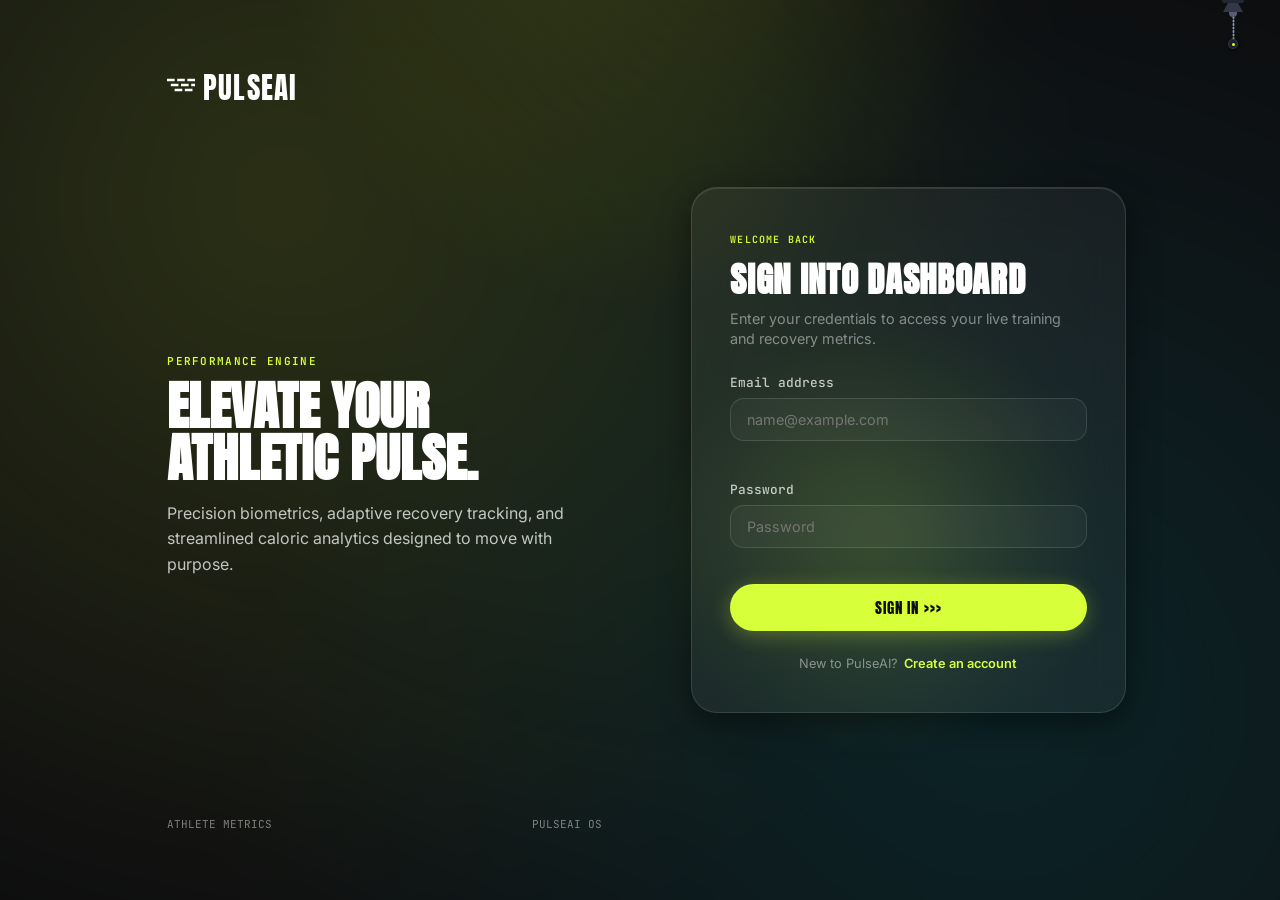
==== dashboard.html @ 4d7e6f19 "Initial commit: PulseAI frontend" ====
<!DOCTYPE html>
<html lang="en" data-theme="dark">
<head>
  <meta charset="UTF-8">
  <meta name="viewport" content="width=device-width, initial-scale=1.0">
  <title>PulseAI — Athlete Dashboard</title>
  <link rel="preconnect" href="https://fonts.googleapis.com">
  <link rel="preconnect" href="https://fonts.gstatic.com" crossorigin>
  <link href="https://fonts.googleapis.com/css2?family=Anton&family=Inter:wght@400;500;600;700&family=JetBrains+Mono:wght@400;500;600&display=swap" rel="stylesheet">
  <link rel="stylesheet" href="css/style.css">
</head>
<body class="app-body">

  <div class="app-shell">
    <!-- Responsive Floating Glass Navigation -->
    <nav class="app-nav" aria-label="Main Navigation">
      <div class="nav-brand">
        <div class="brand-logo-symbol">
          <svg width="24" height="15" viewBox="0 0 22 14" fill="currentColor">
            <path d="M0 2h6v2H0zm8 0h6v2H8zm8 0h6v2h-6zM3 6h6v2H3zm8 0h6v2h-6zm8 0h3v2h-3zM6 10h6v2H6zm8 0h6v2h-6z"/>
          </svg>
        </div>
        <span class="brand-wordmark">PulseAI</span>
      </div>

      <ul class="nav-links">
        <li>
          <a href="dashboard.html" class="nav-item active" aria-label="Dashboard" aria-current="page">
            <svg class="nav-icon" viewBox="0 0 24 24" fill="none" stroke="currentColor" stroke-width="2" stroke-linecap="round" stroke-linejoin="round">
              <path d="m3 9 9-7 9 7v11a2 2 0 0 1-2 2H5a2 2 0 0 1-2-2z"/>
              <polyline points="9 22 9 12 15 12 15 22"/>
            </svg>
            <span class="nav-label">Dashboard</span>
          </a>
        </li>
        <li>
          <a href="meals.html" class="nav-item" aria-label="Meals">
            <svg class="nav-icon" viewBox="0 0 24 24" fill="none" stroke="currentColor" stroke-width="2" stroke-linecap="round" stroke-linejoin="round">
              <path d="M18 8h1a4 4 0 0 1 0 8h-1"/>
              <path d="M2 8h16v9a4 4 0 0 1-4 4H6a4 4 0 0 1-4-4V8z"/>
              <line x1="6" y1="1" x2="6" y2="4"/>
              <line x1="10" y1="1" x2="10" y2="4"/>
              <line x1="14" y1="1" x2="14" y2="4"/>
            </svg>
            <span class="nav-label">Meals</span>
          </a>
        </li>
        <li>
          <a href="workouts.html" class="nav-item" aria-label="Workouts">
            <svg class="nav-icon" viewBox="0 0 24 24" fill="none" stroke="currentColor" stroke-width="2" stroke-linecap="round" stroke-linejoin="round">
              <path d="m6.5 6.5 11 11"/>
              <path d="m21 21-1-1"/>
              <path d="m3 3 1 1"/>
              <path d="m18 22 4-4"/>
              <path d="m2 6 4-4"/>
              <path d="m3 10 7-7"/>
              <path d="m14 21 7-7"/>
            </svg>
            <span class="nav-label">Workouts</span>
          </a>
        </li>
        <li>
          <a href="settings.html" class="nav-item" aria-label="Settings">
            <svg class="nav-icon" viewBox="0 0 24 24" fill="none" stroke="currentColor" stroke-width="2" stroke-linecap="round" stroke-linejoin="round">
              <path d="M12.22 2h-.44a2 2 0 0 0-2 2v.18a2 2 0 0 1-1 1.73l-.43.25a2 2 0 0 1-2 0l-.15-.08a2 2 0 0 0-2.73.73l-.22.38a2 2 0 0 0 .73 2.73l.15.1a2 2 0 0 1 1 1.72v.51a2 2 0 0 1-1 1.74l-.15.09a2 2 0 0 0-.73 2.73l.22.38a2 2 0 0 0 2.73.73l.15-.08a2 2 0 0 1 2 0l.43.25a2 2 0 0 1 1 1.73V20a2 2 0 0 0 2 2h.44a2 2 0 0 0 2-2v-.18a2 2 0 0 1 1-1.73l.43-.25a2 2 0 0 1 2 0l.15.08a2 2 0 0 0 2.73-.73l.22-.39a2 2 0 0 0-.73-2.73l-.15-.08a2 2 0 0 1-1-1.74v-.5a2 2 0 0 1 1-1.74l.15-.09a2 2 0 0 0 .73-2.73l-.22-.38a2 2 0 0 0-2.73-.73l-.15.08a2 2 0 0 1-2 0l-.43-.25a2 2 0 0 1-1-1.73V4a2 2 0 0 0-2-2z"/>
              <circle cx="12" cy="12" r="3"/>
            </svg>
            <span class="nav-label">Settings</span>
          </a>
        </li>
      </ul>

      <div class="nav-footer">
        <button type="button" class="btn-logout-icon" id="logoutBtn" title="Log out" aria-label="Log out">
          <svg width="18" height="18" viewBox="0 0 24 24" fill="none" stroke="currentColor" stroke-width="2" stroke-linecap="round" stroke-linejoin="round">
            <path d="M9 21H5a2 2 0 0 1-2-2V5a2 2 0 0 1 2-2h4"/>
            <polyline points="16 17 21 12 16 7"/>
            <line x1="21" y1="12" x2="9" y2="12"/>
          </svg>
          <span class="logout-label">Logout</span>
        </button>
      </div>
    </nav>

    <!-- Main Content Container -->
    <main class="main-content">
      <!-- 1. Hero Header -->
      <header class="content-header">
        <div class="header-meta">
          <span class="header-kicker" id="userGreetingKicker">ATHLETE PORTAL // LIVE</span>
          <h1 class="header-title" id="userGreetingTitle">
            <span class="skeleton-text" style="width: 160px; display: inline-block;">&nbsp;</span>
          </h1>
        </div>
        <div class="header-badges">
          <div class="avatar-badge" id="userAvatarBadge" title="Athlete Profile">PA</div>
          <span class="status-pill status-live">LIVE METRICS</span>
        </div>
      </header>

      <!-- 8. Week Date Strip (Real Dates, Lime Highlighting) -->
      <section class="card card-date-strip" aria-label="Weekly Date Strip">
        <div class="date-strip-items" id="weekDateStrip" role="list">
          <div class="skeleton-pill"></div>
          <div class="skeleton-pill"></div>
          <div class="skeleton-pill"></div>
          <div class="skeleton-pill"></div>
          <div class="skeleton-pill"></div>
          <div class="skeleton-pill"></div>
          <div class="skeleton-pill"></div>
        </div>
      </section>

      <!-- Modern Bento Grid -->
      <div class="bento-grid dashboard-bento">

        <!-- 2. Activity Rings Card (Smartwatch Style, Largest Bento Card) -->
        <section class="card card-activity-rings" id="activityRingsCard" aria-label="Activity Rings Card">
          <div class="card-header">
            <span class="card-label">ACTIVITY SPECTRUM // 3-RING</span>
            <span class="card-badge" id="activityRingsStatus">CONCENTRIC</span>
          </div>

          <div class="rings-visual-wrapper">
            <svg class="rings-svg" viewBox="0 0 220 220" role="img" aria-label="Activity rings graphic">
              <!-- Outer: Calories (r=86) -->
              <circle cx="110" cy="110" r="86" stroke="var(--ring-track)" stroke-width="12" fill="none" />
              <circle id="ringCalories" class="ring-stroke" cx="110" cy="110" r="86" stroke="var(--ring-cal-color)" stroke-width="12" stroke-linecap="round" fill="none" stroke-dasharray="540.35" stroke-dashoffset="540.35" transform="rotate(-90 110 110)" />

              <!-- Middle: Workouts (r=67) -->
              <circle cx="110" cy="110" r="67" stroke="var(--ring-track)" stroke-width="12" fill="none" />
              <circle id="ringWorkouts" class="ring-stroke" cx="110" cy="110" r="67" stroke="var(--ring-workout-color)" stroke-width="12" stroke-linecap="round" fill="none" stroke-dasharray="420.97" stroke-dashoffset="420.97" transform="rotate(-90 110 110)" />

              <!-- Inner: Nutrition / Meals (r=48) -->
              <circle cx="110" cy="110" r="48" stroke="var(--ring-track)" stroke-width="12" fill="none" />
              <circle id="ringMeals" class="ring-stroke" cx="110" cy="110" r="48" stroke="var(--ring-meal-color)" stroke-width="12" stroke-linecap="round" fill="none" stroke-dasharray="301.59" stroke-dashoffset="301.59" transform="rotate(-90 110 110)" />
            </svg>

            <div class="rings-center-info">
              <span class="ring-center-val" id="ringCenterVal">--%</span>
              <span class="ring-center-label" id="ringCenterLabel">ACTIVITY</span>
            </div>
          </div>

          <!-- Empty state when no data exists -->
          <div class="rings-empty-state" id="ringsEmptyState" style="display: none;">
            No activity recorded yet
          </div>

          <!-- Ring Legend Below -->
          <div class="rings-legend">
            <div class="ring-legend-item" id="legendItem-calories" title="Tap to inspect Calories ring">
              <div class="ring-legend-header">
                <span class="ring-dot dot-cal"></span>
                <span class="ring-legend-name">CALORIES</span>
              </div>
              <span class="ring-legend-val" id="ringLegendCalVal">--</span>
            </div>

            <div class="ring-legend-item" id="legendItem-workouts" title="Tap to inspect Workouts ring">
              <div class="ring-legend-header">
                <span class="ring-dot dot-work"></span>
                <span class="ring-legend-name">WORKOUTS</span>
              </div>
              <span class="ring-legend-val" id="ringLegendWorkoutsVal">-- / 5</span>
            </div>

            <div class="ring-legend-item" id="legendItem-meals" title="Tap to inspect Nutrition ring">
              <div class="ring-legend-header">
                <span class="ring-dot dot-meal"></span>
                <span class="ring-legend-name">MEALS</span>
              </div>
              <span class="ring-legend-val" id="ringLegendMealsVal">-- items</span>
            </div>
          </div>
        </section>

        <!-- 3. PulseScore: Solid Lime Card with Giant Black Number (Design Reference) -->
        <section class="card card-pulsescore" aria-label="PulseScore Card">
          <div class="card-header">
            <span class="card-label">RECOVERY // INDEX</span>
            <span class="card-badge pulse-badge" id="pulseScoreBadge">--</span>
          </div>
          <div class="metric-block">
            <div class="metric-pixel-wrap">
              <span class="pixel-number" id="pulseScoreVal">--</span>
              <span class="pixel-unit">/100</span>
            </div>
            <h3 class="card-heading">PulseScore</h3>
            <p class="card-subtext" id="pulseScoreSubtext">50% calorie precision + 50% completed sessions.</p>
          </div>
          <div class="card-footer-stats">
            <div class="mini-stat">
              <span class="stat-lbl">WORKOUTS</span>
              <span class="stat-val" id="summaryWorkoutsDone">--</span><span class="stat-unit">/5 done</span>
            </div>
            <div class="mini-stat">
              <span class="stat-lbl">TREND</span>
              <span class="stat-val" id="summaryTrend">--</span>
            </div>
          </div>
        </section>

        <!-- 4. Calories Today vs Target (Glass Card with Slim Progress Bar) -->
        <section class="card card-calories" aria-label="Today Calories Card">
          <div class="card-header">
            <span class="card-label">ENERGY // INTAKE</span>
            <span class="card-badge" id="caloriePctBadge">--</span>
          </div>
          <div class="metric-block">
            <div class="metric-pixel-wrap">
              <span class="pixel-number" id="caloriesTodayVal">--</span>
              <span class="pixel-unit">KCAL</span>
            </div>
            <div class="target-subline">
              <span class="subline-label" id="caloriesTargetLabel"><span class="skeleton-text" style="width: 90px; display: inline-block;">&nbsp;</span></span>
              <span class="subline-val" id="caloriesRemainingLabel"><span class="skeleton-text" style="width: 80px; display: inline-block;">&nbsp;</span></span>
            </div>
          </div>

          <!-- Slim Progress Bar -->
          <div class="slim-progress-wrap" role="progressbar" aria-valuenow="0" aria-valuemin="0" aria-valuemax="100">
            <div class="slim-progress-bar" id="slimProgressBar" style="width: 0%;"></div>
          </div>

          <!-- Dotted Progress Track -->
          <div class="dotted-progress-container" aria-hidden="true">
            <div class="dotted-track" id="dottedTrack"></div>
            <div class="progress-labels">
              <span>0%</span>
              <span id="progressSummaryText">-- / --</span>
              <span>100%</span>
            </div>
          </div>
        </section>

        <!-- 5. Today's Workout Summary (Glass Card with Mini Stat Chips) -->
        <section class="card card-workout" aria-label="Today Workout Card">
          <div class="card-header">
            <span class="card-label">TODAY'S WORKOUT</span>
            <span class="status-pill" id="todayWorkoutStatus">--</span>
          </div>
          <div id="todayWorkoutContent">
            <!-- Empty state default -->
            <div class="empty-state-mini" id="workoutEmptyState">
              <p class="empty-desc">No workouts yet</p>
              <a href="workouts.html" class="btn-primary btn-sm">+ LOG SESSION &gt;&gt;&gt;</a>
            </div>

            <!-- Populated state with mini stat chips -->
            <div id="workoutPopulatedState" style="display: none;">
              <h3 class="workout-name" id="todayWorkoutName">--</h3>
              <div class="stat-chips-grid">
                <div class="stat-chip">
                  <span class="stat-chip-lbl">DURATION</span>
                  <span class="stat-chip-val" id="todayWorkoutDuration">--</span>
                </div>
                <div class="stat-chip">
                  <span class="stat-chip-lbl">VOLUME</span>
                  <span class="stat-chip-val" id="todayWorkoutVolume">--</span>
                </div>
                <div class="stat-chip">
                  <span class="stat-chip-lbl">AVG HR</span>
                  <span class="stat-chip-val" id="todayWorkoutHR">--</span>
                </div>
                <div class="stat-chip">
                  <span class="stat-chip-lbl">STATUS</span>
                  <span class="stat-chip-val" id="todayWorkoutCompleted" style="font-size: 1rem;">--</span>
                </div>
              </div>
            </div>
          </div>
        </section>

        <!-- 6. BMI with Category (Small Glass Card with Chip) -->
        <section class="card card-bmi" aria-label="BMI Card">
          <div class="card-header">
            <span class="card-label">BIOMETRICS // BMI</span>
            <span class="card-badge" id="bmiBadge">--</span>
          </div>
          <div class="metric-block">
            <div class="metric-pixel-wrap">
              <span class="pixel-number" id="bmiVal">--</span>
              <span class="pixel-unit">BMI</span>
            </div>
            <div class="bmi-category-info">
              <span class="bmi-tag" id="bmiCategoryText"><span class="skeleton-text" style="width: 110px; display: inline-block;">&nbsp;</span></span>
              <span class="bmi-range-label">Reference range: 18.5 – 24.9</span>
            </div>
          </div>
          <div class="bmi-scale-bar" aria-hidden="true">
            <div class="scale-segment seg-under"></div>
            <div class="scale-segment seg-normal">
              <span class="scale-pointer" id="bmiPointer" style="left: 50%;"></span>
            </div>
            <div class="scale-segment seg-over"></div>
            <div class="scale-segment seg-obese"></div>
          </div>
          <div class="bmi-scale-labels">
            <span>&lt;18.5</span>
            <span>18.5-24.9</span>
            <span>25-29.9</span>
            <span>&ge;30</span>
          </div>
        </section>

      </div>

      <!-- 7. Weekly Performance Trends (Rounded Bars with Lime Accent) -->
      <section class="analytics-section" aria-label="Analytics Section">
        <div class="analytics-header">
          <div>
            <span class="card-label">ANALYTICS // 7-DAY CALORIC &amp; TRAINING SPECTRUM</span>
            <h2 class="section-title">Weekly Performance Trends</h2>
          </div>
          <div class="analytics-kpis">
            <div class="kpi-pill">
              <span class="kpi-label">Workouts Target:</span>
              <strong id="analyticsWorkoutsRatio">-- / --</strong>
            </div>
            <div class="kpi-pill">
              <span class="kpi-label">7-Day Trend:</span>
              <strong id="analyticsTrendBadge">--</strong>
            </div>
          </div>
        </div>

        <div class="card analytics-chart-card">
          <div class="svg-chart-container">
            <svg viewBox="0 0 600 200" class="weekly-analytics-svg" id="weeklyChartSvg" preserveAspectRatio="none" role="img" aria-label="Weekly calorie intake chart">
              <!-- Rendered via JS with rounded tops and lime bar for today -->
            </svg>
          </div>
        </div>
      </section>

    </main>
  </div>

  <script src="js/api.js"></script>
  <script src="js/scramble.js"></script>
  <script src="js/rings.js"></script>
  <script src="js/lamp.js"></script>
  <script>
    document.addEventListener('DOMContentLoaded', async () => {
      // Require auth
      const token = api.getToken();
      if (!token) {
        window.location.href = 'login.html';
        return;
      }

      document.getElementById('logoutBtn').addEventListener('click', () => api.logout());

      // Render 7-day strip
      renderDateStrip();

      // Fetch live data from backend
      try {
        const user = await api.get('/users/me');
        if (user) {
          api.setUser(user);
          const firstName = user.name ? user.name.split(' ')[0] : 'ATHLETE';
          document.getElementById('userGreetingTitle').textContent = `HELLO, ${firstName.toUpperCase()}`;
          document.getElementById('caloriesTargetLabel').textContent = `TARGET: ${user.calorie_target.toLocaleString()} KCAL`;

          // Avatar initials
          const initials = user.name ? user.name.split(' ').map(n => n[0]).join('').slice(0, 2).toUpperCase() : 'PA';
          const avatar = document.getElementById('userAvatarBadge');
          if (avatar) avatar.textContent = initials;
        }

        const [summary, todayMeals] = await Promise.all([
          api.get('/progress/summary'),
          api.get(`/nutrition/meals?date_filter=${new Date().toISOString().split('T')[0]}`).catch(() => [])
        ]);

        renderSummary(summary, todayMeals);
      } catch (err) {
        console.error('Failed to load dashboard summary:', err);
      }
    });

    function renderDateStrip() {
      const container = document.getElementById('weekDateStrip');
      container.innerHTML = '';
      const days = ['SUN', 'MON', 'TUE', 'WED', 'THU', 'FRI', 'SAT'];
      const today = new Date();

      const currentDayOfWeek = today.getDay();
      const distanceToMon = currentDayOfWeek === 0 ? -6 : 1 - currentDayOfWeek;
      const monday = new Date(today);
      monday.setDate(today.getDate() + distanceToMon);

      for (let i = 0; i < 7; i++) {
        const d = new Date(monday);
        d.setDate(monday.getDate() + i);

        const isToday = d.toDateString() === today.toDateString();
        const pill = document.createElement('div');
        pill.className = `date-pill ${isToday ? 'active' : ''}`;
        pill.setAttribute('role', 'listitem');
        if (isToday) pill.setAttribute('aria-current', 'date');

        pill.innerHTML = `
          <span class="date-day">${days[d.getDay()]}</span>
          <span class="date-num">${d.getDate()}</span>
          ${isToday ? '<span class="today-marker">TODAY</span>' : ''}
        `;
        container.appendChild(pill);
      }
    }

    function renderSummary(data, todayMeals = []) {
      // 1. Activity Rings Card
      const mealsLogged = Array.isArray(todayMeals) ? todayMeals.length : 0;
      const mealsTarget = 3;
      const mealsPct = Math.min(100, Math.round((mealsLogged / mealsTarget) * 100));

      const workoutsPct = data.weekly_workouts_target > 0
        ? Math.min(100, Math.round((data.completed_workouts_this_week / data.weekly_workouts_target) * 100))
        : 0;

      if (window.pulseRings) {
        window.pulseRings.setData({
          caloriesPct: data.calorie_progress_pct || 0,
          workoutsPct: workoutsPct,
          mealsPct: mealsPct,
          caloriesText: `${Math.round(data.today_calories).toLocaleString()} kcal`,
          workoutsText: `${data.completed_workouts_this_week} / ${data.weekly_workouts_target}`,
          mealsText: `${mealsLogged} / 3 items`
        });
      }

      // 2. PulseScore (Solid Lime Card)
      scrambleNumber('pulseScoreVal', data.pulse_score, 700);
      const pulseBadge = document.getElementById('pulseScoreBadge');
      if (data.pulse_score >= 80) {
        pulseBadge.textContent = 'OPTIMAL';
      } else if (data.pulse_score >= 50) {
        pulseBadge.textContent = 'MODERATE';
      } else {
        pulseBadge.textContent = 'NEEDS WORK';
      }

      scrambleNumber('summaryWorkoutsDone', data.completed_workouts_this_week, 700);
      document.getElementById('summaryTrend').textContent = data.seven_day_trend;

      // 3. Calories Card
      const todayCals = Math.round(data.today_calories);
      scrambleNumber('caloriesTodayVal', todayCals.toLocaleString(), 700);
      document.getElementById('caloriePctBadge').textContent = `${data.calorie_progress_pct}% TARGET`;
      document.getElementById('caloriesRemainingLabel').textContent = `${Math.round(data.remaining_calories).toLocaleString()} REMAINING`;
      document.getElementById('progressSummaryText').textContent = `${todayCals.toLocaleString()} / ${data.target_calories.toLocaleString()}`;

      // Slim progress bar
      const slimBar = document.getElementById('slimProgressBar');
      if (slimBar) {
        slimBar.style.width = `${Math.min(100, data.calorie_progress_pct)}%`;
      }

      // Render 16 dots
      const track = document.getElementById('dottedTrack');
      track.innerHTML = '';
      const filledCount = Math.min(16, Math.round((data.calorie_progress_pct / 100) * 16));
      for (let i = 0; i < 16; i++) {
        const dot = document.createElement('span');
        dot.className = `dot ${i < filledCount ? 'filled' : ''}`;
        track.appendChild(dot);
      }

      // 4. BMI Card
      scrambleNumber('bmiVal', data.bmi.toFixed(1), 700);
      document.getElementById('bmiBadge').textContent = data.bmi_category.toUpperCase();
      document.getElementById('bmiCategoryText').textContent = `${data.bmi_category} Weight Category`;

      const pointer = document.getElementById('bmiPointer');
      let pct = 50;
      if (data.bmi < 18.5) pct = 15;
      else if (data.bmi <= 24.9) pct = 45;
      else if (data.bmi <= 29.9) pct = 70;
      else pct = 90;
      pointer.style.left = `${pct}%`;

      // 5. Workout Card
      if (data.today_workout) {
        document.getElementById('workoutEmptyState').style.display = 'none';
        document.getElementById('workoutPopulatedState').style.display = 'block';
        document.getElementById('todayWorkoutName').textContent = data.today_workout.name;
        scrambleNumber('todayWorkoutDuration', data.today_workout.duration_min, 700, '<small>m</small>');
        scrambleNumber('todayWorkoutVolume', data.today_workout.volume_kg.toLocaleString(), 700, '<small>kg</small>');
        if (data.today_workout.avg_hr) {
          scrambleNumber('todayWorkoutHR', data.today_workout.avg_hr, 700, '<small>bpm</small>');
        } else {
          document.getElementById('todayWorkoutHR').innerHTML = '--';
        }
        document.getElementById('todayWorkoutCompleted').textContent = data.today_workout.is_completed ? 'DONE' : 'PENDING';
        document.getElementById('todayWorkoutStatus').textContent = data.today_workout.is_completed ? 'COMPLETED' : 'LOGGED';
        document.getElementById('todayWorkoutStatus').className = `status-pill ${data.today_workout.is_completed ? 'status-completed' : ''}`;
      } else {
        document.getElementById('workoutEmptyState').style.display = 'block';
        document.getElementById('workoutPopulatedState').style.display = 'none';
        document.getElementById('todayWorkoutStatus').textContent = 'NO SESSION';
      }

      // 6. Analytics
      scrambleNumber('analyticsWorkoutsRatio', `${data.completed_workouts_this_week} / ${data.weekly_workouts_target}`, 700);
      document.getElementById('analyticsTrendBadge').textContent = data.seven_day_trend;

      renderWeeklyChart(data.weekly_calories, data.target_calories);
    }

    function renderWeeklyChart(weeklyData, target) {
      const svg = document.getElementById('weeklyChartSvg');
      svg.innerHTML = '';

      const maxCals = Math.max(target * 1.25, ...weeklyData.map(d => d.calories || 0), 2000);
      const chartHeight = 150;
      const targetY = chartHeight - (target / maxCals) * chartHeight + 20;

      // Dashed target line
      const line = document.createElementNS('http://www.w3.org/2000/svg', 'line');
      line.setAttribute('x1', '20');
      line.setAttribute('y1', targetY);
      line.setAttribute('x2', '580');
      line.setAttribute('y2', targetY);
      line.setAttribute('stroke', 'var(--chart-line-color)');
      line.setAttribute('stroke-width', '1.5');
      line.setAttribute('stroke-dasharray', '4,4');
      svg.appendChild(line);

      const targetText = document.createElementNS('http://www.w3.org/2000/svg', 'text');
      targetText.setAttribute('x', '575');
      targetText.setAttribute('y', Math.max(16, targetY - 6));
      targetText.setAttribute('text-anchor', 'end');
      targetText.setAttribute('fill', 'var(--color-text-muted)');
      targetText.setAttribute('font-family', 'JetBrains Mono');
      targetText.setAttribute('font-size', '10');
      targetText.textContent = `${target.toLocaleString()} TARGET`;
      svg.appendChild(targetText);

      // Bars with rounded tops
      const barWidth = 42;
      const gap = (560 - (7 * barWidth)) / 6;

      weeklyData.forEach((dayData, idx) => {
        const x = 30 + idx * (barWidth + gap);
        const barH = Math.max(4, (dayData.calories / maxCals) * chartHeight);
        const y = (chartHeight + 20) - barH;

        const g = document.createElementNS('http://www.w3.org/2000/svg', 'g');
        g.className.baseVal = `chart-bar-group ${dayData.is_today ? 'is-active' : ''}`;

        const rect = document.createElementNS('http://www.w3.org/2000/svg', 'rect');
        rect.setAttribute('x', x);
        rect.setAttribute('y', y);
        rect.setAttribute('width', barWidth);
        rect.setAttribute('height', barH);
        rect.setAttribute('rx', '6');
        rect.className.baseVal = `chart-bar ${dayData.is_today ? 'bar-today' : ''}`;
        g.appendChild(rect);

        // Day text
        const dayLabel = document.createElementNS('http://www.w3.org/2000/svg', 'text');
        dayLabel.setAttribute('x', x + barWidth / 2);
        dayLabel.setAttribute('y', '186');
        dayLabel.setAttribute('text-anchor', 'middle');
        dayLabel.className.baseVal = `chart-day-label ${dayData.is_today ? 'is-today' : ''}`;
        dayLabel.textContent = dayData.day;
        g.appendChild(dayLabel);

        // Value text
        const valLabel = document.createElementNS('http://www.w3.org/2000/svg', 'text');
        valLabel.setAttribute('x', x + barWidth / 2);
        valLabel.setAttribute('y', Math.max(12, y - 6));
        valLabel.setAttribute('text-anchor', 'middle');
        valLabel.setAttribute('fill', dayData.is_today ? 'var(--color-accent)' : 'var(--color-text-muted)');
        valLabel.setAttribute('font-family', 'JetBrains Mono');
        valLabel.setAttribute('font-size', '10');
        valLabel.textContent = dayData.calories > 0 ? Math.round(dayData.calories).toString() : '-';
        g.appendChild(valLabel);

        svg.appendChild(g);
      });
    }
  </script>
</body>
</html>
---- css/style.css ----
/* ==========================================================================
   PulseAI — Next-Gen Neon Lime & Glass Bento Design System
   Aesthetic: Dark-first, neon lime (#D7FF3A), glass cards with blur(16px),
   condensed bold typography (Anton), and smartwatch activity rings.
   ========================================================================== */

/* --- CSS Variables & Design Tokens --- */
:root, [data-theme="dark"] {
  /* Core Palette */
  --color-accent: #D7FF3A;           /* Neon Lime */
  --color-accent-hover: #C5F228;
  --color-accent-subtle: rgba(215, 255, 58, 0.12);
  --color-accent-glow: rgba(215, 255, 58, 0.38);
  --color-accent-text: #0E0E10;      /* Contrast text on solid lime */
  --color-accent-contrast: #D7FF3A;

  --color-bg-canvas: #0E0E10;        /* Deep Carbon Black */
  --color-bg-card: rgba(255, 255, 255, 0.05);
  --color-bg-card-hover: rgba(255, 255, 255, 0.08);
  --color-bg-subtle: rgba(255, 255, 255, 0.035);
  --color-bg-pill: rgba(255, 255, 255, 0.07);
  --color-bg-active-pill: #D7FF3A;

  --color-border: rgba(255, 255, 255, 0.12);
  --color-border-subtle: rgba(255, 255, 255, 0.07);
  --color-border-active: #D7FF3A;

  --color-text-primary: #FFFFFF;
  --color-text-secondary: rgba(255, 255, 255, 0.74);
  --color-text-muted: rgba(255, 255, 255, 0.46);
  --color-text-inverse: #0E0E10;

  --color-danger: #FF4D4D;
  --color-danger-bg: rgba(255, 77, 77, 0.14);
  --color-success: #D7FF3A;
  --color-success-bg: rgba(215, 255, 58, 0.14);

  /* Glass Card Properties */
  --card-blur: 16px;
  --card-inner-highlight: inset 0 1px 0 rgba(255, 255, 255, 0.12);
  --shadow-card: inset 0 1px 0 rgba(255, 255, 255, 0.1), 0 10px 32px rgba(0, 0, 0, 0.45);
  --shadow-hover: inset 0 1px 0 rgba(255, 255, 255, 0.18), 0 16px 48px rgba(0, 0, 0, 0.65), 0 0 24px rgba(215, 255, 58, 0.16);
  --shadow-glow: 0 0 30px var(--color-accent-glow);

  /* Activity Rings Palette */
  --ring-track: rgba(255, 255, 255, 0.09);
  --ring-cal-color: #D7FF3A;         /* Neon lime */
  --ring-workout-color: #00F0FF;     /* Electric cyan */
  --ring-meal-color: #FF7A00;        /* Vibrant orange */

  /* Analytics Charts */
  --chart-bar-default: rgba(255, 255, 255, 0.12);
  --chart-bar-hover: rgba(215, 255, 58, 0.55);
  --chart-line-color: rgba(255, 255, 255, 0.16);

  /* Lamp */
  --lamp-cord-color: #8E99B3;
  --lamp-knob-color: #D7FF3A;
  --lamp-glow-color: rgba(215, 255, 58, 0.45);

  /* Typography */
  --font-display: 'Anton', -apple-system, sans-serif;
  --font-mono: 'JetBrains Mono', monospace;
  --font-sans: 'Inter', -apple-system, BlinkMacSystemFont, 'Segoe UI', Roboto, sans-serif;

  /* Font scale */
  --font-size-2xs: 10px;
  --font-size-xs: clamp(0.72rem, 0.68rem + 0.2vw, 0.8rem);
  --font-size-sm: clamp(0.82rem, 0.78rem + 0.2vw, 0.9rem);
  --font-size-base: clamp(0.92rem, 0.88rem + 0.2vw, 1rem);
  --font-size-lg: clamp(1.15rem, 1rem + 0.5vw, 1.35rem);
  --font-size-xl: clamp(1.5rem, 1.25rem + 1vw, 2rem);
  --font-size-huge: clamp(2.8rem, 2.2rem + 2.5vw, 4.4rem);

  /* Spacing */
  --space-2xs: 4px;
  --space-xs: 8px;
  --space-sm: 12px;
  --space-md: 16px;
  --space-lg: 24px;
  --space-xl: 32px;

  /* Radii (Modern 24-28px curves) */
  --radius-sm: 8px;
  --radius-md: 14px;
  --radius-card: 26px;               /* 24-28px */
  --radius-full: 9999px;

  /* Transitions */
  --transition-fast: 160ms cubic-bezier(0.16, 1, 0.3, 1);
  --transition-normal: 260ms cubic-bezier(0.16, 1, 0.3, 1);
}

/* Light Theme (Toggled via Theme Lamp) */
[data-theme="light"] {
  --color-accent: #7EA800;           /* Darkened lime for readable contrast on white */
  --color-accent-hover: #6C9100;
  --color-accent-subtle: rgba(126, 168, 0, 0.12);
  --color-accent-glow: rgba(126, 168, 0, 0.28);
  --color-accent-text: #0E0E10;
  --color-accent-contrast: #5A7800;

  --color-bg-canvas: #F4F5F7;        /* Soft Off-White */
  --color-bg-card: rgba(255, 255, 255, 0.85);
  --color-bg-card-hover: rgba(255, 255, 255, 0.95);
  --color-bg-subtle: rgba(0, 0, 0, 0.04);
  --color-bg-pill: rgba(0, 0, 0, 0.06);
  --color-bg-active-pill: #0E0E10;

  --color-border: rgba(0, 0, 0, 0.09);
  --color-border-subtle: rgba(0, 0, 0, 0.05);
  --color-border-active: #7EA800;

  --color-text-primary: #0E0E10;
  --color-text-secondary: #3D4452;
  --color-text-muted: #6B7280;
  --color-text-inverse: #FFFFFF;

  --color-danger: #E02424;
  --color-danger-bg: rgba(224, 36, 36, 0.1);
  --color-success: #7EA800;
  --color-success-bg: rgba(126, 168, 0, 0.12);

  --card-inner-highlight: inset 0 1px 0 rgba(255, 255, 255, 0.85);
  --shadow-card: inset 0 1px 0 rgba(255, 255, 255, 0.8), 0 8px 24px rgba(0, 0, 0, 0.06);
  --shadow-hover: inset 0 1px 0 rgba(255, 255, 255, 0.95), 0 16px 36px rgba(0, 0, 0, 0.1);

  --ring-track: rgba(0, 0, 0, 0.08);
  --ring-cal-color: #7EA800;
  --ring-workout-color: #00A5B5;
  --ring-meal-color: #E65A00;

  --chart-bar-default: rgba(0, 0, 0, 0.12);
  --chart-bar-hover: rgba(126, 168, 0, 0.45);
  --chart-line-color: rgba(0, 0, 0, 0.1);

  --lamp-cord-color: #555E75;
  --lamp-knob-color: #7EA800;
  --lamp-glow-color: rgba(126, 168, 0, 0.4);
}

/* --- Global Reset & Base Setup --- */
*, *::before, *::after {
  box-sizing: border-box;
  margin: 0;
  padding: 0;
}

html {
  font-family: var(--font-sans);
  background-color: var(--color-bg-canvas);
  color: var(--color-text-primary);
  font-size: 16px;
  line-height: 1.45;
  -webkit-font-smoothing: antialiased;
  -moz-osx-font-smoothing: grayscale;
  overflow-x: hidden;
}

body {
  min-height: 100vh;
  background-color: var(--color-bg-canvas);
  color: var(--color-text-primary);
  overflow-x: hidden;
  position: relative;
  transition: background-color var(--transition-normal), color var(--transition-normal);
}

body.app-body {
  padding-bottom: 96px; /* Floating bottom nav clearance */
}

/* Ambient Top Lime Glow */
body::before {
  content: "";
  position: fixed;
  top: -150px;
  left: 50%;
  transform: translateX(-50%);
  width: min(800px, 100vw);
  height: 480px;
  background: radial-gradient(ellipse at top, rgba(215, 255, 58, 0.13) 0%, transparent 70%);
  pointer-events: none;
  z-index: 0;
}

[data-theme="light"] body::before {
  background: radial-gradient(ellipse at top, rgba(126, 168, 0, 0.08) 0%, transparent 70%);
}

/* Tabular Numerics across all counters */
.pixel-number, .stat-val, .tm-val, .kpi-pill strong, .w-val, .ring-center-val, .stat-chip-val {
  font-variant-numeric: tabular-nums;
  font-feature-settings: "tnum";
}

/* ==========================================================================
   THEME LAMP WIDGET (Top-Right Ceiling Pull Cord)
   ========================================================================== */
.theme-lamp-widget {
  position: fixed;
  top: 0;
  right: clamp(16px, 3.5vw, 36px);
  z-index: 1001;
  display: flex;
  flex-direction: column;
  align-items: center;
  pointer-events: none;
  transform-origin: top center;
}

.lamp-mount {
  width: 22px;
  height: 3px;
  background: #232733;
  border-radius: 0 0 2px 2px;
}

.lamp-body {
  position: relative;
  display: flex;
  flex-direction: column;
  align-items: center;
  transform-origin: top center;
  will-change: transform;
}

.lamp-shade {
  width: 20px;
  height: 9px;
  background: #323846;
  clip-path: polygon(25% 0%, 75% 0%, 100% 100%, 0% 100%);
  border-radius: 2px 2px 0 0;
}

.lamp-bulb {
  width: 8px;
  height: 6px;
  background: #555E75;
  border-radius: 0 0 4px 4px;
  margin-top: -1px;
  transition: background-color var(--transition-normal), box-shadow var(--transition-normal);
}

.lamp-glow {
  position: absolute;
  top: 8px;
  left: 50%;
  transform: translateX(-50%);
  width: 50px;
  height: 36px;
  background: radial-gradient(ellipse at top, var(--lamp-glow-color) 0%, transparent 75%);
  pointer-events: none;
  opacity: 0;
  transition: opacity var(--transition-normal);
}

.lamp-on .lamp-bulb {
  background: #D7FF3A;
  box-shadow: 0 0 14px #D7FF3A;
}

.lamp-on .lamp-glow {
  opacity: 1;
}

.lamp-cord-assembly {
  display: flex;
  flex-direction: column;
  align-items: center;
  pointer-events: auto;
  cursor: pointer;
  touch-action: none;
  transform-origin: top center;
  will-change: transform;
}

@keyframes threadPullBounce {
  0% { transform: translate3d(0, 0, 0) scaleY(1); }
  30% { transform: translate3d(0, 8px, 0) scaleY(1.2); }
  60% { transform: translate3d(0, -2px, 0) scaleY(0.96); }
  80% { transform: translate3d(0, 1px, 0) scaleY(1.02); }
  100% { transform: translate3d(0, 0, 0) scaleY(1); }
}

@keyframes lampGentleSwing {
  0% { transform: rotate(0deg); }
  22% { transform: rotate(4deg); }
  48% { transform: rotate(-2.5deg); }
  72% { transform: rotate(1.2deg); }
  88% { transform: rotate(-0.5deg); }
  100% { transform: rotate(0deg); }
}

.lamp-cord-assembly.is-pulling {
  animation: threadPullBounce 0.45s cubic-bezier(0.18, 0.89, 0.32, 1.28) forwards;
}

.lamp-body.is-swinging {
  animation: lampGentleSwing 0.65s cubic-bezier(0.25, 0.1, 0.25, 1) forwards;
}

.lamp-wire-svg {
  width: 3px;
  height: 22px;
  color: var(--lamp-cord-color);
  display: block;
}

.lamp-pull-knob {
  background: #1C1F28;
  border: 1px solid var(--color-border);
  width: 10px;
  height: 10px;
  border-radius: 50%;
  display: flex;
  align-items: center;
  justify-content: center;
  cursor: pointer;
  padding: 0;
  box-shadow: 0 1px 4px rgba(0, 0, 0, 0.5);
  transition: transform var(--transition-fast), background-color var(--transition-fast);
}

.lamp-pull-knob:hover {
  transform: scale(1.18);
  background: var(--color-accent);
}

.knob-ring {
  width: 3px;
  height: 3px;
  border-radius: 50%;
  background: var(--color-accent);
}

/* ==========================================================================
   APP SHELL & LAYOUT
   ========================================================================== */
.app-shell {
  width: 100%;
  max-width: 1280px;
  margin: 0 auto;
  display: flex;
  flex-direction: column;
  min-height: 100vh;
  position: relative;
  z-index: 1;
}

.main-content {
  flex: 1;
  padding: var(--space-md);
  width: 100%;
}

/* Hero Header */
.content-header {
  display: flex;
  justify-content: space-between;
  align-items: center;
  margin-bottom: var(--space-lg);
  padding-right: clamp(40px, 5vw, 60px); /* Clearance for top-right lamp */
}

.header-meta {
  display: flex;
  flex-direction: column;
}

.header-kicker {
  font-family: var(--font-mono);
  font-size: var(--font-size-2xs);
  color: var(--color-accent);
  letter-spacing: 0.12em;
  font-weight: 600;
  text-transform: uppercase;
}

.header-title {
  font-family: var(--font-display);
  font-size: clamp(2rem, 1.6rem + 1.8vw, 3.2rem);
  letter-spacing: 0.02em;
  line-height: 1;
  color: var(--color-text-primary);
  text-transform: uppercase;
  margin-top: 4px;
}

.header-badges {
  display: flex;
  align-items: center;
  gap: var(--space-xs);
}

.avatar-badge {
  width: 42px;
  height: 42px;
  border-radius: 50%;
  background: var(--color-bg-card);
  border: 1px solid var(--color-border);
  backdrop-filter: blur(12px);
  display: flex;
  align-items: center;
  justify-content: center;
  font-family: var(--font-display);
  font-size: 16px;
  color: var(--color-accent);
  box-shadow: 0 0 16px rgba(215, 255, 58, 0.15);
}

.status-pill {
  font-family: var(--font-mono);
  font-size: 10px;
  padding: 4px 10px;
  border-radius: var(--radius-full);
  background: var(--color-bg-subtle);
  color: var(--color-text-secondary);
  border: 1px solid var(--color-border);
  text-transform: uppercase;
  letter-spacing: 0.05em;
}

.status-live {
  background: var(--color-accent-subtle);
  color: var(--color-accent);
  border-color: rgba(215, 255, 58, 0.35);
  font-weight: 600;
}

.status-completed {
  background: var(--color-accent-subtle);
  color: var(--color-accent);
  border-color: rgba(215, 255, 58, 0.3);
  font-weight: 600;
}

/* ==========================================================================
   NAVIGATION
   Mobile: Floating Glass Pill Bottom Nav
   Desktop: Slim Glass Sticky Side Nav
   ========================================================================== */
.app-nav {
  position: fixed;
  bottom: 16px;
  left: 50%;
  transform: translateX(-50%);
  width: calc(100% - 32px);
  max-width: 400px;
  z-index: 1000;
  background: rgba(14, 14, 16, 0.85);
  backdrop-filter: blur(20px);
  -webkit-backdrop-filter: blur(20px);
  border: 1px solid rgba(255, 255, 255, 0.14);
  border-radius: var(--radius-full);
  box-shadow: 0 16px 40px rgba(0, 0, 0, 0.65), 0 0 24px rgba(0, 0, 0, 0.4);
  display: flex;
  justify-content: space-around;
  align-items: center;
  padding: 8px 14px;
}

[data-theme="light"] .app-nav {
  background: rgba(255, 255, 255, 0.9);
  border-color: rgba(0, 0, 0, 0.1);
  box-shadow: 0 16px 40px rgba(0, 0, 0, 0.12);
}

.nav-brand, .nav-footer {
  display: none;
}

.nav-links {
  display: flex;
  justify-content: space-around;
  align-items: center;
  width: 100%;
  list-style: none;
}

.nav-item {
  display: flex;
  flex-direction: column;
  align-items: center;
  text-decoration: none;
  color: var(--color-text-muted);
  font-family: var(--font-mono);
  font-size: 10px;
  gap: 3px;
  padding: 6px 14px;
  border-radius: var(--radius-full);
  transition: color var(--transition-fast), background-color var(--transition-fast), transform var(--transition-fast);
}

.nav-item:active {
  transform: scale(0.95);
}

.nav-icon {
  width: 20px;
  height: 20px;
}

.nav-item.active {
  color: #0E0E10;
  background-color: var(--color-accent);
  box-shadow: 0 0 18px rgba(215, 255, 58, 0.4);
  font-weight: 600;
}

[data-theme="light"] .nav-item.active {
  color: #FFFFFF;
  background-color: #0E0E10;
  box-shadow: 0 0 14px rgba(0, 0, 0, 0.2);
}

/* ==========================================================================
   CARDS & BENTO GRID SYSTEM
   ========================================================================== */
.card {
  background: var(--color-bg-card);
  backdrop-filter: blur(var(--card-blur));
  -webkit-backdrop-filter: blur(var(--card-blur));
  border: 1px solid var(--color-border);
  border-radius: var(--radius-card);
  box-shadow: var(--shadow-card);
  padding: clamp(18px, 2.5vw, 26px);
  display: flex;
  flex-direction: column;
  position: relative;
  overflow: hidden;
  animation: cardFadeUp 0.5s cubic-bezier(0.16, 1, 0.3, 1) backwards;
  transition: transform var(--transition-normal), box-shadow var(--transition-normal), border-color var(--transition-normal);
}

.card:hover {
  box-shadow: var(--shadow-hover);
  border-color: rgba(255, 255, 255, 0.2);
}

[data-theme="light"] .card:hover {
  border-color: rgba(0, 0, 0, 0.16);
}

@keyframes cardFadeUp {
  from {
    opacity: 0;
    transform: translateY(14px);
  }
  to {
    opacity: 1;
    transform: translateY(0);
  }
}

.card-header {
  display: flex;
  justify-content: space-between;
  align-items: center;
  margin-bottom: var(--space-md);
}

.card-label {
  font-family: var(--font-mono);
  font-size: var(--font-size-2xs);
  color: var(--color-text-muted);
  letter-spacing: 0.1em;
  text-transform: uppercase;
  font-weight: 500;
}

.card-badge {
  font-family: var(--font-mono);
  font-size: var(--font-size-2xs);
  padding: 3px 8px;
  border-radius: var(--radius-full);
  background-color: var(--color-bg-subtle);
  color: var(--color-text-secondary);
  border: 1px solid var(--color-border);
  text-transform: uppercase;
}

/* Giant Condensed Numbers */
.pixel-number {
  font-family: var(--font-display);
  font-size: var(--font-size-huge);
  line-height: 0.95;
  color: var(--color-text-primary);
  letter-spacing: 0.01em;
  text-transform: uppercase;
}

.metric-pixel-wrap {
  display: flex;
  align-items: baseline;
  gap: var(--space-xs);
}

.pixel-unit {
  font-family: var(--font-mono);
  font-size: var(--font-size-sm);
  color: var(--color-text-muted);
  font-weight: 600;
}

.card-heading {
  font-family: var(--font-display);
  font-size: 1.3rem;
  letter-spacing: 0.02em;
  text-transform: uppercase;
  color: var(--color-text-primary);
  margin-top: 4px;
}

.card-subtext {
  font-size: var(--font-size-xs);
  color: var(--color-text-muted);
  margin-top: 4px;
  line-height: 1.5;
}

/* ==========================================================================
   1. SOLID NEON LIME PULSESCORE CARD (Design Reference)
   ========================================================================== */
.card-pulsescore {
  background: var(--color-accent) !important;
  color: #0E0E10 !important;
  border: 1px solid rgba(0, 0, 0, 0.12) !important;
  box-shadow: 0 14px 40px rgba(215, 255, 58, 0.28) !important;
}

.card-pulsescore .card-label,
.card-pulsescore .card-heading,
.card-pulsescore .card-subtext,
.card-pulsescore .pixel-unit,
.card-pulsescore .stat-lbl,
.card-pulsescore .stat-val,
.card-pulsescore .stat-unit {
  color: #0E0E10 !important;
}

.card-pulsescore .pixel-number {
  color: #0E0E10 !important;
  font-family: var(--font-display) !important;
}

.card-pulsescore .card-badge.pulse-badge {
  background: rgba(0, 0, 0, 0.14) !important;
  color: #0E0E10 !important;
  border: 1px solid rgba(0, 0, 0, 0.22) !important;
  font-weight: 700 !important;
}

.card-pulsescore .card-footer-stats {
  border-top: 1px solid rgba(0, 0, 0, 0.15) !important;
}

.card-footer-stats {
  display: flex;
  gap: var(--space-lg);
  margin-top: auto;
  padding-top: var(--space-md);
  border-top: 1px solid var(--color-border-subtle);
}

.mini-stat {
  display: flex;
  align-items: baseline;
  gap: 5px;
}

.stat-lbl {
  font-family: var(--font-mono);
  font-size: var(--font-size-2xs);
  color: var(--color-text-muted);
}

.stat-val {
  font-family: var(--font-display);
  font-size: 1.3rem;
  color: var(--color-text-primary);
}

.stat-unit {
  font-family: var(--font-mono);
  font-size: var(--font-size-2xs);
  color: var(--color-text-muted);
}

/* ==========================================================================
   2. ACTIVITY RINGS CARD (Smartwatch Concentric Rings)
   ========================================================================== */
.card-activity-rings {
  display: flex;
  flex-direction: column;
  position: relative;
}

.rings-visual-wrapper {
  position: relative;
  display: flex;
  justify-content: center;
  align-items: center;
  padding: var(--space-md) 0;
}

.rings-svg {
  width: 220px;
  height: 220px;
  display: block;
  overflow: visible;
}

.ring-stroke {
  cursor: pointer;
  transition: opacity 200ms ease, transform 200ms ease;
  transform-origin: 110px 110px;
}

#ringCalories {
  stroke: var(--ring-cal-color);
  filter: drop-shadow(0 0 6px rgba(215, 255, 58, 0.4));
}

#ringWorkouts {
  stroke: var(--ring-workout-color);
  filter: drop-shadow(0 0 6px rgba(0, 240, 255, 0.4));
}

#ringMeals {
  stroke: var(--ring-meal-color);
  filter: drop-shadow(0 0 6px rgba(255, 122, 0, 0.4));
}

.rings-center-info {
  position: absolute;
  top: 50%;
  left: 50%;
  transform: translate(-50%, -50%);
  display: flex;
  flex-direction: column;
  align-items: center;
  justify-content: center;
  text-align: center;
  pointer-events: none;
}

.ring-center-val {
  font-family: var(--font-display);
  font-size: clamp(2.2rem, 1.8rem + 1vw, 2.8rem);
  line-height: 0.95;
  color: var(--color-text-primary);
  letter-spacing: 0.02em;
}

.ring-center-label {
  font-family: var(--font-mono);
  font-size: 10px;
  letter-spacing: 0.12em;
  color: var(--color-text-muted);
  font-weight: 600;
  text-transform: uppercase;
  margin-top: 2px;
}

.rings-legend {
  display: grid;
  grid-template-columns: repeat(3, 1fr);
  gap: var(--space-xs);
  margin-top: var(--space-sm);
  padding-top: var(--space-sm);
  border-top: 1px solid var(--color-border-subtle);
}

.ring-legend-item {
  display: flex;
  flex-direction: column;
  padding: 6px 10px;
  border-radius: var(--radius-md);
  background: var(--color-bg-subtle);
  border: 1px solid transparent;
  cursor: pointer;
  transition: background-color var(--transition-fast), border-color var(--transition-fast), transform var(--transition-fast);
}

.ring-legend-item:hover, .ring-legend-item.is-highlighted {
  background: rgba(255, 255, 255, 0.09);
  border-color: var(--color-border);
  transform: translateY(-2px);
}

.ring-legend-header {
  display: flex;
  align-items: center;
  gap: 6px;
}

.ring-dot {
  width: 8px;
  height: 8px;
  border-radius: 50%;
}

.ring-dot.dot-cal { background: var(--ring-cal-color); box-shadow: 0 0 6px var(--ring-cal-color); }
.ring-dot.dot-work { background: var(--ring-workout-color); box-shadow: 0 0 6px var(--ring-workout-color); }
.ring-dot.dot-meal { background: var(--ring-meal-color); box-shadow: 0 0 6px var(--ring-meal-color); }

.ring-legend-name {
  font-family: var(--font-mono);
  font-size: 9px;
  letter-spacing: 0.08em;
  color: var(--color-text-muted);
}

.ring-legend-val {
  font-family: var(--font-display);
  font-size: 1.1rem;
  color: var(--color-text-primary);
  margin-top: 2px;
}

.rings-empty-state {
  text-align: center;
  padding: var(--space-xs) 0;
  font-size: var(--font-size-xs);
  color: var(--color-text-muted);
}

/* ==========================================================================
   3. CALORIES TODAY VS TARGET
   ========================================================================== */
.target-subline {
  display: flex;
  justify-content: space-between;
  font-family: var(--font-mono);
  font-size: var(--font-size-xs);
  color: var(--color-text-muted);
  margin-top: var(--space-xs);
}

.slim-progress-wrap {
  width: 100%;
  height: 8px;
  background: var(--color-bg-subtle);
  border-radius: var(--radius-full);
  margin: var(--space-md) 0 var(--space-xs);
  overflow: hidden;
  border: 1px solid var(--color-border-subtle);
}

.slim-progress-bar {
  height: 100%;
  background: var(--color-accent);
  border-radius: var(--radius-full);
  box-shadow: 0 0 10px rgba(215, 255, 58, 0.4);
  transition: width 0.8s cubic-bezier(0.16, 1, 0.3, 1);
}

.progress-labels {
  display: flex;
  justify-content: space-between;
  font-family: var(--font-mono);
  font-size: 11px;
  color: var(--color-text-muted);
}

/* Dotted Progress fallback */
.dotted-progress-container {
  margin-top: var(--space-md);
}

.dotted-track {
  display: flex;
  gap: 5px;
  margin-bottom: var(--space-xs);
}

.dot {
  flex: 1;
  height: 6px;
  border-radius: 3px;
  background: rgba(255, 255, 255, 0.12);
  transition: background-color var(--transition-fast);
}

[data-theme="light"] .dot {
  background: rgba(0, 0, 0, 0.1);
}

.dot.filled {
  background: var(--color-accent);
  box-shadow: 0 0 6px var(--color-accent-glow);
}

/* ==========================================================================
   4. TODAY'S WORKOUT CARD & CHIPS (Design Reference Style)
   ========================================================================== */
.workout-name {
  font-family: var(--font-display);
  font-size: 1.4rem;
  letter-spacing: 0.02em;
  text-transform: uppercase;
  color: var(--color-text-primary);
  margin-bottom: var(--space-sm);
}

.stat-chips-grid {
  display: grid;
  grid-template-columns: repeat(auto-fit, minmax(90px, 1fr));
  gap: var(--space-xs);
}

.stat-chip {
  background: rgba(255, 255, 255, 0.05);
  border: 1px solid var(--color-border);
  border-radius: var(--radius-md);
  padding: 8px 12px;
  display: flex;
  flex-direction: column;
}

[data-theme="light"] .stat-chip {
  background: rgba(0, 0, 0, 0.04);
}

.stat-chip-lbl {
  font-family: var(--font-mono);
  font-size: 9px;
  letter-spacing: 0.08em;
  color: var(--color-text-muted);
  text-transform: uppercase;
}

.stat-chip-val {
  font-family: var(--font-display);
  font-size: 1.25rem;
  color: var(--color-text-primary);
  margin-top: 2px;
}

.stat-chip-val small {
  font-size: 11px;
  font-family: var(--font-mono);
  color: var(--color-text-muted);
  margin-left: 2px;
}

/* ==========================================================================
   5. BMI CARD
   ========================================================================== */
.bmi-scale-bar {
  display: flex;
  height: 6px;
  border-radius: 3px;
  overflow: hidden;
  margin: var(--space-md) 0 var(--space-xs);
  position: relative;
  background: var(--color-bg-subtle);
}

.scale-segment { flex: 1; }
.seg-under { background: #38BDF8; }
.seg-normal { background: var(--color-accent); }
.seg-over { background: #FBBF24; }
.seg-obese { background: #F87171; }

.scale-pointer {
  position: absolute;
  top: -2px;
  width: 10px;
  height: 10px;
  border-radius: 50%;
  background: #FFFFFF;
  box-shadow: 0 0 8px rgba(0, 0, 0, 0.8);
  transform: translateX(-50%);
  transition: left 0.6s cubic-bezier(0.16, 1, 0.3, 1);
}

.bmi-scale-labels {
  display: flex;
  justify-content: space-between;
  font-family: var(--font-mono);
  font-size: 9px;
  color: var(--color-text-muted);
}

.bmi-category-info {
  display: flex;
  flex-direction: column;
  gap: 2px;
  margin-top: var(--space-xs);
}

.bmi-tag {
  font-family: var(--font-mono);
  font-size: var(--font-size-xs);
  font-weight: 600;
  color: var(--color-accent);
}

.bmi-range-label {
  font-size: 11px;
  color: var(--color-text-muted);
}

/* ==========================================================================
   6. WEEK DATE STRIP
   ========================================================================== */
.card-date-strip {
  padding: 10px var(--space-md);
  margin-bottom: var(--space-lg);
  overflow-x: auto;
  scrollbar-width: none;
}

.card-date-strip::-webkit-scrollbar {
  display: none;
}

.date-strip-items {
  display: grid;
  grid-template-columns: repeat(7, 1fr);
  gap: var(--space-xs);
  min-width: 320px;
}

.date-pill {
  display: flex;
  flex-direction: column;
  align-items: center;
  justify-content: center;
  padding: 8px 4px;
  border-radius: var(--radius-md);
  background: var(--color-bg-subtle);
  border: 1px solid transparent;
  transition: background-color var(--transition-fast), border-color var(--transition-fast);
}

.date-day {
  font-family: var(--font-mono);
  font-size: 10px;
  color: var(--color-text-muted);
  letter-spacing: 0.05em;
}

.date-num {
  font-family: var(--font-display);
  font-size: 1.3rem;
  color: var(--color-text-primary);
  line-height: 1.1;
  margin-top: 2px;
}

.date-pill.active {
  background: var(--color-accent);
  color: #0E0E10 !important;
  box-shadow: 0 0 16px rgba(215, 255, 58, 0.4);
}

.date-pill.active .date-day,
.date-pill.active .date-num,
.date-pill.active .today-marker {
  color: #0E0E10 !important;
}

.today-marker {
  font-family: var(--font-mono);
  font-size: 8px;
  font-weight: 700;
  letter-spacing: 0.1em;
  margin-top: 2px;
}

/* ==========================================================================
   7. WEEKLY ANALYTICS & CHARTS
   ========================================================================== */
.analytics-section {
  margin-top: var(--space-lg);
}

.analytics-header {
  display: flex;
  justify-content: space-between;
  align-items: flex-end;
  margin-bottom: var(--space-md);
  flex-wrap: wrap;
  gap: var(--space-xs);
}

.section-title {
  font-family: var(--font-display);
  font-size: 1.6rem;
  letter-spacing: 0.02em;
  text-transform: uppercase;
  color: var(--color-text-primary);
}

.analytics-kpis {
  display: flex;
  gap: var(--space-xs);
}

.kpi-pill {
  background: var(--color-bg-card);
  border: 1px solid var(--color-border);
  border-radius: var(--radius-full);
  padding: 6px 14px;
  font-family: var(--font-mono);
  font-size: 11px;
  display: flex;
  align-items: center;
  gap: 6px;
}

.kpi-label { color: var(--color-text-muted); }

.analytics-chart-card {
  padding: var(--space-lg);
}

.weekly-analytics-svg {
  width: 100%;
  height: 200px;
  display: block;
}

.chart-bar {
  fill: var(--chart-bar-default);
  transition: fill var(--transition-fast);
}

.chart-bar-group:hover .chart-bar {
  fill: var(--chart-bar-hover);
}

.chart-bar.bar-today {
  fill: var(--color-accent);
  filter: drop-shadow(0 0 8px rgba(215, 255, 58, 0.4));
}

.chart-day-label {
  font-family: var(--font-mono);
  font-size: 10px;
  fill: var(--color-text-muted);
}

.chart-day-label.is-today {
  fill: var(--color-accent);
  font-weight: 700;
}

/* ==========================================================================
   BUTTONS & CTAs (Neon Lime Pill Buttons & Chevrons)
   ========================================================================== */
.btn-primary {
  background: var(--color-accent);
  color: #0E0E10;
  border: none;
  border-radius: var(--radius-full);
  font-family: var(--font-display);
  font-size: 15px;
  letter-spacing: 0.06em;
  text-transform: uppercase;
  padding: 12px 26px;
  display: inline-flex;
  align-items: center;
  justify-content: center;
  gap: 8px;
  cursor: pointer;
  box-shadow: 0 4px 20px rgba(215, 255, 58, 0.28);
  transition: transform var(--transition-fast), box-shadow var(--transition-fast), filter var(--transition-fast);
  text-decoration: none;
}

.btn-primary:hover {
  transform: translateY(-2px);
  box-shadow: 0 6px 26px rgba(215, 255, 58, 0.42);
}

.btn-primary:active {
  transform: scale(0.97);
}

.btn-sm {
  padding: 8px 18px;
  font-size: 13px;
}

.btn-subtle {
  background: var(--color-bg-card);
  color: var(--color-text-primary);
  border: 1px solid var(--color-border);
  border-radius: var(--radius-full);
  font-family: var(--font-mono);
  font-size: 11px;
  letter-spacing: 0.04em;
  text-transform: uppercase;
  padding: 8px 16px;
  cursor: pointer;
  text-decoration: none;
  transition: background-color var(--transition-fast), border-color var(--transition-fast), transform var(--transition-fast);
}

.btn-subtle:hover {
  background: var(--color-bg-card-hover);
  border-color: rgba(255, 255, 255, 0.25);
  transform: translateY(-1px);
}

.btn-delete {
  background: var(--color-danger-bg);
  color: var(--color-danger);
  border: 1px solid rgba(255, 77, 77, 0.25);
  border-radius: var(--radius-full);
  padding: 8px 16px;
  font-family: var(--font-mono);
  font-size: 11px;
  font-weight: 600;
  cursor: pointer;
  transition: background-color var(--transition-fast);
}

.btn-delete:hover {
  background: var(--color-danger);
  color: #FFFFFF;
}

.btn-logout-icon {
  background: none;
  border: none;
  color: var(--color-text-muted);
  cursor: pointer;
  display: flex;
  align-items: center;
  gap: var(--space-xs);
  font-family: var(--font-mono);
  font-size: var(--font-size-xs);
  padding: 10px 14px;
  border-radius: var(--radius-md);
  transition: color var(--transition-fast), background-color var(--transition-fast);
}

.btn-logout-icon:hover {
  color: var(--color-danger);
  background: var(--color-bg-subtle);
}

.btn-icon-del {
  background: none;
  border: none;
  color: var(--color-text-muted);
  font-size: 20px;
  cursor: pointer;
  padding: 0 4px;
}

.btn-icon-del:hover {
  color: var(--color-danger);
}

.btn-icon-close {
  background: none;
  border: none;
  font-size: 22px;
  color: var(--color-text-muted);
  cursor: pointer;
}

/* ==========================================================================
   FORMS & INPUTS (Glass Inputs with Lime Focus Glow)
   ========================================================================== */
.auth-form, .bento-form {
  display: flex;
  flex-direction: column;
  gap: var(--space-md);
}

.form-group {
  display: flex;
  flex-direction: column;
  gap: 5px;
}

.form-label {
  font-family: var(--font-mono);
  font-size: var(--font-size-xs);
  color: var(--color-text-secondary);
  font-weight: 500;
}

.form-input {
  font-family: var(--font-sans);
  font-size: var(--font-size-sm);
  background: var(--color-bg-subtle);
  color: var(--color-text-primary);
  border: 1px solid var(--color-border);
  border-radius: var(--radius-md);
  padding: 12px 16px;
  outline: none;
  transition: border-color var(--transition-fast), box-shadow var(--transition-fast), background-color var(--transition-fast);
}

.form-input:focus {
  border-color: var(--color-accent);
  box-shadow: 0 0 0 3px rgba(215, 255, 58, 0.2), 0 0 16px rgba(215, 255, 58, 0.15);
  background: rgba(255, 255, 255, 0.06);
}

.form-row-duo {
  display: grid;
  grid-template-columns: repeat(auto-fit, minmax(180px, 1fr));
  gap: var(--space-sm);
}

.form-row-triplet {
  display: grid;
  grid-template-columns: repeat(auto-fit, minmax(100px, 1fr));
  gap: var(--space-sm);
}

.form-actions-row, .form-actions-split {
  display: flex;
  justify-content: space-between;
  align-items: center;
  gap: var(--space-md);
  margin-top: var(--space-xs);
}

.checkbox-label {
  display: flex;
  align-items: center;
  gap: 8px;
  font-family: var(--font-mono);
  font-size: var(--font-size-xs);
  cursor: pointer;
  color: var(--color-text-secondary);
}

/* ==========================================================================
   AUTH PAGES (Login & Signup with Neon Cursor Glow)
   ========================================================================== */
.auth-page {
  display: flex;
  min-height: 100vh;
  position: relative;
  overflow-x: hidden;
  align-items: center;
  justify-content: center;
}

.aurora-container {
  position: fixed;
  inset: 0;
  pointer-events: none;
  z-index: 0;
  overflow: hidden;
}

.aurora-mesh {
  position: absolute;
  inset: -20%;
  background: radial-gradient(circle at 30% 30%, rgba(215, 255, 58, 0.15) 0%, transparent 50%),
              radial-gradient(circle at 70% 70%, rgba(0, 240, 255, 0.1) 0%, transparent 50%);
  filter: blur(60px);
  animation: auroraFloat 18s ease-in-out infinite alternate;
}

@keyframes auroraFloat {
  0% { transform: scale(1) translate(0, 0); }
  50% { transform: scale(1.08) translate(-20px, 20px); }
  100% { transform: scale(1) translate(20px, -20px); }
}

.cursor-glow {
  position: absolute;
  width: 480px;
  height: 480px;
  border-radius: 50%;
  background: radial-gradient(circle, rgba(215, 255, 58, 0.16) 0%, transparent 65%);
  pointer-events: none;
  transform: translate(-50%, -50%);
  transition: transform 0.08s ease-out;
}

.auth-split-wrapper {
  position: relative;
  z-index: 1;
  width: 100%;
  max-width: 1080px;
  margin: 0 auto;
  display: flex;
  padding: var(--space-md);
  min-height: 100vh;
}

.auth-brand-side {
  display: none;
  flex: 1;
  flex-direction: column;
  justify-content: space-between;
  padding: clamp(24px, 4vw, 56px);
}

.brand-top {
  display: flex;
  align-items: center;
  gap: var(--space-xs);
}

.brand-wordmark {
  font-family: var(--font-display);
  font-size: 1.8rem;
  letter-spacing: 0.04em;
  color: var(--color-text-primary);
  text-transform: uppercase;
}

.brand-hero-content {
  margin: auto 0;
}

.brand-sub-badge {
  font-family: var(--font-mono);
  font-size: 11px;
  color: var(--color-accent);
  letter-spacing: 0.12em;
  font-weight: 600;
  text-transform: uppercase;
}

.brand-pixel-title {
  font-family: var(--font-display);
  font-size: clamp(2.4rem, 2rem + 1.6vw, 3.8rem);
  line-height: 1;
  color: var(--color-text-primary);
  text-transform: uppercase;
  margin: var(--space-xs) 0 var(--space-md);
}

.brand-desc {
  font-size: var(--font-size-base);
  color: var(--color-text-secondary);
  line-height: 1.6;
  max-width: 420px;
}

.brand-bottom-coords {
  display: flex;
  justify-content: space-between;
  font-family: var(--font-mono);
  font-size: 11px;
  color: var(--color-text-muted);
}

.auth-form-side {
  flex: 1;
  display: flex;
  align-items: center;
  justify-content: center;
  padding: clamp(16px, 3vw, 40px);
}

.glass-form-card {
  width: 100%;
  max-width: 440px;
  background: var(--color-bg-card);
  backdrop-filter: blur(20px);
  -webkit-backdrop-filter: blur(20px);
  border: 1px solid var(--color-border);
  border-radius: var(--radius-card);
  padding: clamp(24px, 4vw, 38px);
  box-shadow: var(--shadow-card);
}

.form-header {
  margin-bottom: var(--space-lg);
}

.form-kicker {
  font-family: var(--font-mono);
  font-size: var(--font-size-2xs);
  color: var(--color-accent);
  letter-spacing: 0.12em;
  font-weight: 600;
  text-transform: uppercase;
}

.form-title {
  font-family: var(--font-display);
  font-size: clamp(1.8rem, 1.4rem + 1vw, 2.4rem);
  letter-spacing: 0.02em;
  text-transform: uppercase;
  color: var(--color-text-primary);
  margin-top: 4px;
}

.form-desc {
  font-size: var(--font-size-sm);
  color: var(--color-text-muted);
  margin-top: 4px;
}

.field-error {
  font-family: var(--font-mono);
  font-size: 11px;
  color: var(--color-danger);
  min-height: 15px;
}

.btn-loader {
  width: 16px;
  height: 16px;
  border: 2px solid rgba(0, 0, 0, 0.3);
  border-top-color: #0E0E10;
  border-radius: 50%;
  animation: spin 0.8s linear infinite;
}

@keyframes spin {
  to { transform: rotate(360deg); }
}

.alert-banner {
  display: flex;
  align-items: center;
  padding: 10px 14px;
  border-radius: var(--radius-md);
  font-family: var(--font-mono);
  font-size: 12px;
  margin-bottom: var(--space-md);
  background-color: var(--color-danger-bg);
  color: var(--color-danger);
  border: 1px solid rgba(255, 77, 77, 0.25);
}

.alert-success {
  background-color: var(--color-success-bg);
  color: var(--color-accent);
  border-color: rgba(215, 255, 58, 0.3);
}

.form-footer {
  display: flex;
  justify-content: center;
  gap: 6px;
  font-size: var(--font-size-xs);
  margin-top: var(--space-lg);
  color: var(--color-text-muted);
}

.footer-link {
  color: var(--color-accent);
  text-decoration: none;
  font-weight: 600;
}

/* ==========================================================================
   WORKOUTS & MEALS SPECIFIC VIEWS
   ========================================================================== */
.workouts-grid {
  display: grid;
  grid-template-columns: 1fr;
  gap: var(--space-md);
}

.workout-item-card {
  display: flex;
  flex-direction: column;
  gap: var(--space-md);
}

.workout-card-top {
  display: flex;
  justify-content: space-between;
  align-items: flex-start;
}

.workout-card-date {
  font-family: var(--font-mono);
  font-size: 11px;
  color: var(--color-text-muted);
}

.workout-card-name {
  font-family: var(--font-display);
  font-size: 1.4rem;
  letter-spacing: 0.02em;
  text-transform: uppercase;
  color: var(--color-text-primary);
  margin-top: 2px;
}

.workout-card-stats {
  display: grid;
  grid-template-columns: repeat(3, 1fr);
  gap: var(--space-xs);
}

.workout-card-actions {
  display: flex;
  justify-content: flex-end;
  gap: var(--space-xs);
}

/* Meals */
.nutrition-totals-card {
  margin-bottom: var(--space-lg);
}

.totals-header {
  display: flex;
  justify-content: space-between;
  align-items: center;
  margin-bottom: var(--space-md);
}

.totals-grid {
  display: grid;
  grid-template-columns: repeat(auto-fit, minmax(130px, 1fr));
  gap: var(--space-md);
}

.total-metric {
  display: flex;
  flex-direction: column;
}

.tm-label {
  font-family: var(--font-mono);
  font-size: 10px;
  letter-spacing: 0.08em;
  color: var(--color-text-muted);
  text-transform: uppercase;
}

.tm-val {
  font-family: var(--font-display);
  font-size: 2.2rem;
  color: var(--color-text-primary);
  line-height: 1;
  margin-top: 2px;
}

.tm-sub {
  font-family: var(--font-mono);
  font-size: 11px;
  color: var(--color-text-muted);
  margin-top: 4px;
}

.meals-bento-grid {
  display: grid;
  grid-template-columns: 1fr;
  gap: var(--space-md);
}

.meals-stack {
  display: flex;
  flex-direction: column;
  gap: var(--space-xs);
  margin-top: var(--space-sm);
}

.meal-entry-row {
  display: flex;
  justify-content: space-between;
  align-items: center;
  padding: 12px 16px;
  border-radius: var(--radius-md);
  background: var(--color-bg-subtle);
  border: 1px solid var(--color-border-subtle);
}

.meal-name {
  font-family: var(--font-sans);
  font-weight: 600;
  font-size: var(--font-size-sm);
  color: var(--color-text-primary);
}

.meal-portion {
  font-family: var(--font-mono);
  font-size: 10px;
  color: var(--color-text-muted);
  margin-top: 2px;
}

.meal-right {
  display: flex;
  align-items: center;
  gap: var(--space-sm);
}

.meal-cals {
  font-family: var(--font-display);
  font-size: 1.3rem;
  color: var(--color-accent);
}

.meal-cals small {
  font-size: 10px;
  font-family: var(--font-mono);
  color: var(--color-text-muted);
}

/* Settings */
.settings-container {
  max-width: 680px;
  margin: 0 auto;
}

/* ==========================================================================
   EMPTY STATES & SKELETONS
   ========================================================================== */
.empty-state-card {
  padding: var(--space-xl);
  display: flex;
  flex-direction: column;
  align-items: center;
  text-align: center;
  gap: var(--space-xs);
}

.empty-icon-wrap {
  width: 56px;
  height: 56px;
  border-radius: 50%;
  background: var(--color-bg-subtle);
  color: var(--color-accent);
  display: flex;
  align-items: center;
  justify-content: center;
  margin-bottom: var(--space-xs);
  box-shadow: 0 0 16px rgba(215, 255, 58, 0.15);
}

.empty-title {
  font-family: var(--font-display);
  font-size: 1.4rem;
  text-transform: uppercase;
  color: var(--color-text-primary);
}

.empty-text {
  font-size: var(--font-size-sm);
  color: var(--color-text-muted);
  max-width: 380px;
  margin-bottom: var(--space-sm);
}

.empty-state-mini {
  padding: var(--space-md) 0;
  text-align: center;
}

.empty-desc {
  font-size: var(--font-size-sm);
  color: var(--color-text-muted);
  margin-bottom: var(--space-xs);
}

/* Skeletons */
.skeleton-card, .skeleton-pill, .skeleton-text {
  background: linear-gradient(90deg, rgba(255, 255, 255, 0.04) 25%, rgba(255, 255, 255, 0.08) 50%, rgba(255, 255, 255, 0.04) 75%);
  background-size: 200% 100%;
  animation: shimmer 1.5s infinite;
  border-radius: var(--radius-md);
}

.skeleton-text {
  height: 1.2em;
  border-radius: 4px;
}

.skeleton-card {
  height: 80px;
  width: 100%;
  margin-bottom: var(--space-xs);
}

.skeleton-pill {
  height: 52px;
}

@keyframes shimmer {
  0% { background-position: 200% 0; }
  100% { background-position: -200% 0; }
}

/* ==========================================================================
   RESPONSIVE BREAKPOINTS
   ========================================================================== */

/* Tablet (768px+) */
@media (min-width: 768px) {
  .bento-grid.dashboard-bento {
    display: grid;
    grid-template-columns: repeat(2, 1fr);
    gap: var(--space-md);
  }

  .workouts-grid {
    grid-template-columns: repeat(2, 1fr);
  }

  .meals-bento-grid {
    grid-template-columns: 1fr 1fr;
  }
}

/* Laptop & Desktop (1024px+) */
@media (min-width: 1024px) {
  body.app-body {
    padding-bottom: 0;
  }

  .auth-brand-side {
    display: flex;
  }

  .app-shell {
    flex-direction: row;
    align-items: flex-start;
    padding: var(--space-lg) var(--space-md);
    gap: var(--space-lg);
  }

  /* Desktop Slim Glass Side Navigation */
  .app-nav {
    position: sticky;
    top: var(--space-lg);
    bottom: auto;
    left: auto;
    right: auto;
    transform: none;
    width: 220px;
    height: calc(100vh - (var(--space-lg) * 2));
    border-radius: var(--radius-card);
    background: var(--color-bg-card);
    backdrop-filter: blur(var(--card-blur));
    border: 1px solid var(--color-border);
    box-shadow: var(--shadow-card);
    flex-direction: column;
    justify-content: space-between;
    align-items: stretch;
    padding: var(--space-lg) var(--space-md);
    max-width: none;
  }

  .nav-brand {
    display: flex;
    align-items: center;
    gap: var(--space-sm);
    margin-bottom: var(--space-xl);
  }

  .nav-brand .brand-logo-symbol {
    color: var(--color-accent);
  }

  .nav-links {
    flex-direction: column;
    gap: var(--space-xs);
    width: 100%;
    margin-bottom: auto;
  }

  .nav-item {
    flex-direction: row;
    gap: var(--space-sm);
    width: 100%;
    padding: 10px 16px;
    border-radius: var(--radius-full);
    font-size: var(--font-size-sm);
  }

  .nav-item:hover {
    background-color: var(--color-bg-card-hover);
    color: var(--color-text-primary);
  }

  .nav-footer {
    display: flex;
    padding-top: var(--space-md);
    border-top: 1px solid var(--color-border-subtle);
  }

  .main-content {
    padding: 0;
  }

  /* 12-Column Modern Bento Grid */
  .bento-grid.dashboard-bento {
    display: grid;
    grid-template-columns: repeat(12, 1fr);
    gap: var(--space-md);
  }

  /* Bento Grid Card Spans */
  .card-activity-rings { grid-column: span 7; }
  .card-pulsescore { grid-column: span 5; }
  .card-calories { grid-column: span 4; }
  .card-workout { grid-column: span 5; }
  .card-bmi { grid-column: span 3; }

  /* Desktop Hover Lift */
  .card:hover {
    transform: translateY(-3px);
  }
}

/* Prefers Reduced Motion */
@media (prefers-reduced-motion: reduce) {
  *, *::before, *::after {
    animation-duration: 0.01ms !important;
    animation-iteration-count: 1 !important;
    transition-duration: 0.01ms !important;
    scroll-behavior: auto !important;
  }

  .card, .lamp-cord-assembly, .lamp-body, .aurora-mesh, .ring-stroke {
    animation: none !important;
    transform: none !important;
  }

  .card:hover {
    transform: none !important;
  }
}

/* ==========================================================================
   FEATURE 1: PHOTO MEAL ANALYSIS & DIET SUGGESTIONS
   ========================================================================== */
.photo-upload-zone {
  display: flex;
  flex-direction: column;
  align-items: center;
  justify-content: center;
  border: 2px dashed var(--color-border);
  border-radius: var(--radius-md);
  padding: var(--space-md);
  text-align: center;
  cursor: pointer;
  background: var(--color-bg-subtle);
  transition: border-color var(--transition-fast), background-color var(--transition-fast);
}

.photo-upload-zone:hover {
  border-color: var(--color-accent);
  background: var(--color-accent-subtle);
}

.photo-preview-wrap {
  width: 100%;
  max-height: 220px;
  overflow: hidden;
  border-radius: var(--radius-md);
  margin-top: var(--space-xs);
  display: flex;
  align-items: center;
  justify-content: center;
  background: rgba(0, 0, 0, 0.4);
}

.photo-preview-img {
  width: 100%;
  height: 100%;
  max-height: 220px;
  object-fit: cover;
  border-radius: var(--radius-md);
}

.detected-items-grid {
  display: flex;
  flex-direction: column;
  gap: var(--space-sm);
  margin-top: var(--space-md);
}

.detected-item-card {
  background: var(--color-bg-subtle);
  border: 1px solid var(--color-border);
  border-radius: var(--radius-md);
  padding: 12px 14px;
  display: flex;
  flex-direction: column;
  gap: 10px;
}

.detected-item-header {
  display: flex;
  justify-content: space-between;
  align-items: center;
  flex-wrap: wrap;
  gap: 6px;
}

.badge-chip {
  font-family: var(--font-mono);
  font-size: 10px;
  padding: 2px 8px;
  border-radius: var(--radius-full);
  text-transform: uppercase;
  letter-spacing: 0.05em;
  font-weight: 600;
}

.badge-estimate {
  background: var(--color-accent-subtle);
  color: var(--color-accent);
  border: 1px solid var(--color-accent);
}

.badge-confidence {
  background: rgba(255, 255, 255, 0.08);
  color: var(--color-text-secondary);
}

.badge-needs-input {
  background: var(--color-danger-bg);
  color: var(--color-danger);
  border: 1px solid var(--color-danger);
}

.input-needs-highlight {
  border-color: var(--color-danger) !important;
  background: rgba(255, 77, 77, 0.06) !important;
  box-shadow: 0 0 0 2px rgba(255, 77, 77, 0.25) !important;
}

/* Diet Preference Selector */
.preference-pills {
  display: flex;
  gap: 6px;
  align-items: center;
}

.pref-pill {
  font-family: var(--font-mono);
  font-size: 10px;
  padding: 4px 10px;
  border-radius: var(--radius-full);
  background: var(--color-bg-subtle);
  color: var(--color-text-muted);
  border: 1px solid var(--color-border);
  cursor: pointer;
  text-transform: uppercase;
  transition: all var(--transition-fast);
}

.pref-pill:hover {
  color: var(--color-text-primary);
  border-color: var(--color-accent);
}

.pref-pill.is-active {
  background: var(--color-accent);
  color: #0E0E10;
  border-color: var(--color-accent);
  font-weight: 700;
}

.shortfalls-list {
  display: flex;
  flex-direction: column;
  gap: var(--space-sm);
  margin-top: var(--space-sm);
}

.shortfall-card {
  background: var(--color-bg-subtle);
  border: 1px solid var(--color-border);
  border-radius: var(--radius-md);
  padding: 12px 14px;
}

.shortfall-header {
  display: flex;
  justify-content: space-between;
  align-items: baseline;
  margin-bottom: 8px;
}

.shortfall-name {
  font-family: var(--font-display);
  font-size: 1.15rem;
  letter-spacing: 0.02em;
  color: var(--color-text-primary);
}

.shortfall-stat {
  font-family: var(--font-mono);
  font-size: 11px;
  color: var(--color-accent);
  font-weight: 600;
}

.suggestions-grid {
  display: grid;
  grid-template-columns: repeat(auto-fit, minmax(130px, 1fr));
  gap: 8px;
  margin-top: 8px;
}

.suggestion-pill {
  background: rgba(255, 255, 255, 0.04);
  border: 1px solid var(--color-border-subtle);
  border-radius: var(--radius-sm);
  padding: 8px 10px;
  display: flex;
  flex-direction: column;
  gap: 2px;
}

[data-theme="light"] .suggestion-pill {
  background: rgba(0, 0, 0, 0.03);
}

.sug-food {
  font-family: var(--font-sans);
  font-size: 12px;
  font-weight: 600;
  color: var(--color-text-primary);
}

.sug-detail {
  font-family: var(--font-mono);
  font-size: 10px;
  color: var(--color-text-muted);
}

/* ==========================================================================
   FEATURE 2: WORKOUT CATEGORIES & AI GENERATOR
   ========================================================================== */
.category-tabs-nav {
  display: flex;
  gap: 8px;
  overflow-x: auto;
  padding-bottom: 6px;
  margin-bottom: var(--space-lg);
  scrollbar-width: none;
}

.category-tabs-nav::-webkit-scrollbar {
  display: none;
}

.cat-tab-btn {
  font-family: var(--font-mono);
  font-size: 11px;
  padding: 8px 16px;
  border-radius: var(--radius-full);
  background: var(--color-bg-card);
  color: var(--color-text-muted);
  border: 1px solid var(--color-border);
  cursor: pointer;
  white-space: nowrap;
  display: inline-flex;
  align-items: center;
  gap: 6px;
  text-transform: uppercase;
  transition: all var(--transition-fast);
}

.cat-tab-btn:hover {
  color: var(--color-text-primary);
  border-color: rgba(255, 255, 255, 0.3);
}

.cat-tab-btn.is-active {
  background: var(--color-accent);
  color: #0E0E10;
  border-color: var(--color-accent);
  font-weight: 700;
  box-shadow: 0 0 16px rgba(215, 255, 58, 0.3);
}

[data-theme="light"] .cat-tab-btn.is-active {
  background: #0E0E10;
  color: #FFFFFF;
  border-color: #0E0E10;
  box-shadow: 0 4px 12px rgba(0, 0, 0, 0.15);
}

.cat-badge-count {
  font-size: 9px;
  padding: 1px 6px;
  border-radius: var(--radius-full);
  background: rgba(0, 0, 0, 0.15);
}

.generator-card {
  margin-bottom: var(--space-lg);
  border: 1px solid rgba(215, 255, 58, 0.28);
}

.generator-form-grid {
  display: grid;
  grid-template-columns: repeat(auto-fit, minmax(140px, 1fr));
  gap: var(--space-sm);
  margin-bottom: var(--space-sm);
}

.exercise-preview-list {
  display: flex;
  flex-direction: column;
  gap: 8px;
  margin: var(--space-md) 0;
}

.exercise-preview-item {
  background: var(--color-bg-subtle);
  border: 1px solid var(--color-border-subtle);
  border-radius: var(--radius-md);
  padding: 10px 14px;
  display: flex;
  justify-content: space-between;
  align-items: center;
}

.ex-title {
  font-family: var(--font-sans);
  font-size: 13px;
  font-weight: 600;
  color: var(--color-text-primary);
}

.ex-meta {
  font-family: var(--font-mono);
  font-size: 11px;
  color: var(--color-text-muted);
  margin-top: 2px;
}

.ex-badge {
  font-family: var(--font-mono);
  font-size: 11px;
  color: var(--color-accent);
  font-weight: 600;
}

.rehab-disclaimer-box {
  background: rgba(255, 77, 77, 0.08);
  border: 1px solid rgba(255, 77, 77, 0.3);
  border-radius: var(--radius-md);
  padding: 10px 14px;
  font-family: var(--font-mono);
  font-size: 11px;
  color: var(--color-danger);
  margin-top: var(--space-sm);
}

.rehab-guidance-pill {
  font-family: var(--font-mono);
  font-size: 10px;
  color: var(--color-text-muted);
  font-style: italic;
  margin-top: 4px;
}
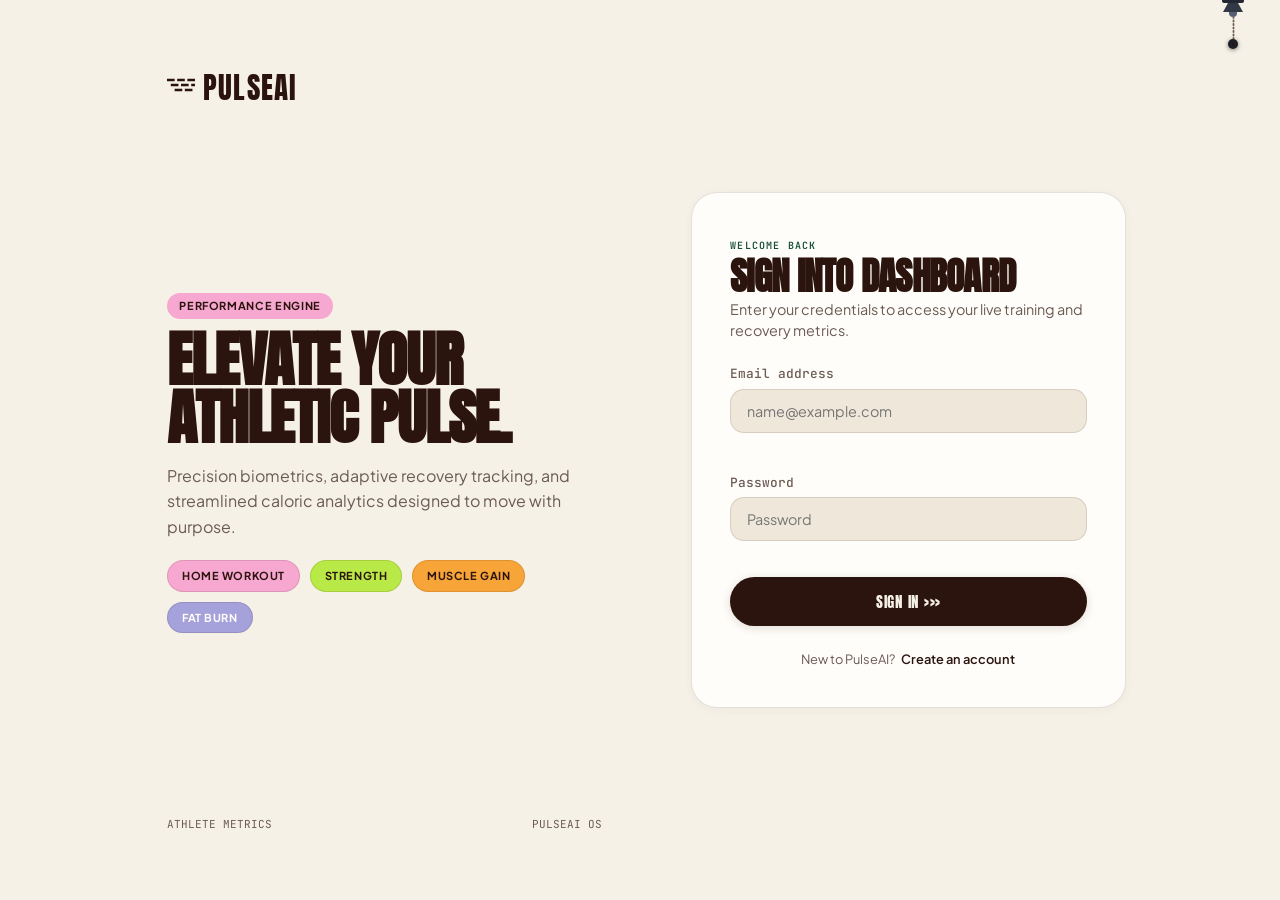
==== commit 9c74f1ad: "add RAG coach" ====
--- a/dashboard.html
+++ b/dashboard.html
@@ -6,7 +6,7 @@
   <title>PulseAI — Athlete Dashboard</title>
   <link rel="preconnect" href="https://fonts.googleapis.com">
   <link rel="preconnect" href="https://fonts.gstatic.com" crossorigin>
-  <link href="https://fonts.googleapis.com/css2?family=Anton&family=Inter:wght@400;500;600;700&family=JetBrains+Mono:wght@400;500;600&display=swap" rel="stylesheet">
+  <link href="https://fonts.googleapis.com/css2?family=Anton&family=Plus+Jakarta+Sans:wght@400;500;600;700&family=JetBrains+Mono:wght@400;500;600&display=swap" rel="stylesheet">
   <link rel="stylesheet" href="css/style.css">
 </head>
 <body class="app-body">
@@ -341,6 +341,7 @@
   <script src="js/scramble.js"></script>
   <script src="js/rings.js"></script>
   <script src="js/lamp.js"></script>
+  <script src="js/coach-widget.js"></script>
   <script>
     document.addEventListener('DOMContentLoaded', async () => {
       // Require auth
--- a/css/style.css
+++ b/css/style.css
@@ -1,67 +1,75 @@
 /* ==========================================================================
-   PulseAI — Next-Gen Neon Lime & Glass Bento Design System
-   Aesthetic: Dark-first, neon lime (#D7FF3A), glass cards with blur(16px),
-   condensed bold typography (Anton), and smartwatch activity rings.
+   PulseAI — Warm Editorial Fitness Design System
+   Aesthetic: Matte cream (#F6F1E7), warm sand (#EFE8DA), deep espresso
+   (#2B140E), bold condensed typography (Anton), and flat pastel/earthy pills.
    ========================================================================== */
 
 /* --- CSS Variables & Design Tokens --- */
 :root, [data-theme="dark"] {
-  /* Core Palette */
-  --color-accent: #D7FF3A;           /* Neon Lime */
-  --color-accent-hover: #C5F228;
-  --color-accent-subtle: rgba(215, 255, 58, 0.12);
-  --color-accent-glow: rgba(215, 255, 58, 0.38);
-  --color-accent-text: #0E0E10;      /* Contrast text on solid lime */
-  --color-accent-contrast: #D7FF3A;
-
-  --color-bg-canvas: #0E0E10;        /* Deep Carbon Black */
-  --color-bg-card: rgba(255, 255, 255, 0.05);
-  --color-bg-card-hover: rgba(255, 255, 255, 0.08);
-  --color-bg-subtle: rgba(255, 255, 255, 0.035);
-  --color-bg-pill: rgba(255, 255, 255, 0.07);
-  --color-bg-active-pill: #D7FF3A;
-
-  --color-border: rgba(255, 255, 255, 0.12);
-  --color-border-subtle: rgba(255, 255, 255, 0.07);
-  --color-border-active: #D7FF3A;
-
-  --color-text-primary: #FFFFFF;
-  --color-text-secondary: rgba(255, 255, 255, 0.74);
-  --color-text-muted: rgba(255, 255, 255, 0.46);
-  --color-text-inverse: #0E0E10;
-
-  --color-danger: #FF4D4D;
-  --color-danger-bg: rgba(255, 77, 77, 0.14);
-  --color-success: #D7FF3A;
-  --color-success-bg: rgba(215, 255, 58, 0.14);
-
-  /* Glass Card Properties */
-  --card-blur: 16px;
-  --card-inner-highlight: inset 0 1px 0 rgba(255, 255, 255, 0.12);
-  --shadow-card: inset 0 1px 0 rgba(255, 255, 255, 0.1), 0 10px 32px rgba(0, 0, 0, 0.45);
-  --shadow-hover: inset 0 1px 0 rgba(255, 255, 255, 0.18), 0 16px 48px rgba(0, 0, 0, 0.65), 0 0 24px rgba(215, 255, 58, 0.16);
-  --shadow-glow: 0 0 30px var(--color-accent-glow);
-
-  /* Activity Rings Palette */
-  --ring-track: rgba(255, 255, 255, 0.09);
-  --ring-cal-color: #D7FF3A;         /* Neon lime */
-  --ring-workout-color: #00F0FF;     /* Electric cyan */
-  --ring-meal-color: #FF7A00;        /* Vibrant orange */
+  /* Core Warm Editorial Palette */
+  --editorial-espresso: #2B140E;
+  --editorial-forest: #164E3B;
+  --editorial-lime: #B8E946;
+  --editorial-blush: #F7A8D0;
+  --editorial-amber: #F7A438;
+  --editorial-lavender: #A5A1DB;
+
+  --color-accent: #2B140E;           /* Deep Espresso Primary CTA */
+  --color-accent-hover: #3D1E16;
+  --color-accent-subtle: #EFE8DA;
+  --color-accent-glow: rgba(43, 20, 14, 0.08);
+  --color-accent-text: #F6F1E7;
+  --color-accent-contrast: #164E3B;
+
+  --color-bg-canvas: #F6F1E7;        /* Warm Bone / Cream */
+  --color-bg-sand: #EFE8DA;          /* Secondary Warm Sand */
+  --color-bg-card: #FFFDF9;          /* Clean Flat Ivory */
+  --color-bg-card-hover: #EFE8DA;
+  --color-bg-subtle: #EFE8DA;
+  --color-bg-pill: #EFE8DA;
+  --color-bg-active-pill: #F6F1E7;
+
+  --color-border: rgba(43, 20, 14, 0.12);
+  --color-border-subtle: rgba(43, 20, 14, 0.08);
+  --color-border-active: #2B140E;
+
+  --color-text-primary: #2B140E;     /* Deep Espresso Brown */
+  --color-text-secondary: #6B5B53;   /* Muted Taupe */
+  --color-text-muted: #6B5B53;
+  --color-text-inverse: #F6F1E7;
+
+  --color-danger: #B91C1C;
+  --color-danger-bg: rgba(185, 28, 28, 0.1);
+  --color-success: #164E3B;
+  --color-success-bg: rgba(22, 78, 59, 0.12);
+
+  /* Matte Tactile Card Properties (Zero Blur / Zero Glow) */
+  --card-blur: 0px;
+  --card-inner-highlight: none;
+  --shadow-card: 0 2px 10px rgba(43, 20, 14, 0.04);
+  --shadow-hover: 0 6px 18px rgba(43, 20, 14, 0.08);
+  --shadow-glow: none;
+
+  /* Activity Rings Palette (Solid Flat Fills) */
+  --ring-track: #EAE2D3;
+  --ring-cal-color: #B8E946;         /* Electric Lime */
+  --ring-workout-color: #164E3B;     /* Forest Green */
+  --ring-meal-color: #F7A438;        /* Warm Amber */
 
   /* Analytics Charts */
-  --chart-bar-default: rgba(255, 255, 255, 0.12);
-  --chart-bar-hover: rgba(215, 255, 58, 0.55);
-  --chart-line-color: rgba(255, 255, 255, 0.16);
+  --chart-bar-default: #EAE2D3;
+  --chart-bar-hover: #B8E946;
+  --chart-line-color: rgba(43, 20, 14, 0.12);
 
   /* Lamp */
-  --lamp-cord-color: #8E99B3;
-  --lamp-knob-color: #D7FF3A;
-  --lamp-glow-color: rgba(215, 255, 58, 0.45);
+  --lamp-cord-color: #6B5B53;
+  --lamp-knob-color: #2B140E;
+  --lamp-glow-color: rgba(247, 164, 56, 0.25);
 
   /* Typography */
-  --font-display: 'Anton', -apple-system, sans-serif;
+  --font-display: 'Anton', 'Oswald', -apple-system, sans-serif;
   --font-mono: 'JetBrains Mono', monospace;
-  --font-sans: 'Inter', -apple-system, BlinkMacSystemFont, 'Segoe UI', Roboto, sans-serif;
+  --font-sans: 'Plus Jakarta Sans', 'Inter', -apple-system, BlinkMacSystemFont, 'Segoe UI', Roboto, sans-serif;
 
   /* Font scale */
   --font-size-2xs: 10px;
@@ -80,10 +88,10 @@
   --space-lg: 24px;
   --space-xl: 32px;
 
-  /* Radii (Modern 24-28px curves) */
+  /* Radii (24-28px curves) */
   --radius-sm: 8px;
   --radius-md: 14px;
-  --radius-card: 26px;               /* 24-28px */
+  --radius-card: 26px;
   --radius-full: 9999px;
 
   /* Transitions */
@@ -91,52 +99,19 @@
   --transition-normal: 260ms cubic-bezier(0.16, 1, 0.3, 1);
 }
 
-/* Light Theme (Toggled via Theme Lamp) */
+/* Light Lamp Variant (Soft Ivory Canvas) */
 [data-theme="light"] {
-  --color-accent: #7EA800;           /* Darkened lime for readable contrast on white */
-  --color-accent-hover: #6C9100;
-  --color-accent-subtle: rgba(126, 168, 0, 0.12);
-  --color-accent-glow: rgba(126, 168, 0, 0.28);
-  --color-accent-text: #0E0E10;
-  --color-accent-contrast: #5A7800;
-
-  --color-bg-canvas: #F4F5F7;        /* Soft Off-White */
-  --color-bg-card: rgba(255, 255, 255, 0.85);
-  --color-bg-card-hover: rgba(255, 255, 255, 0.95);
-  --color-bg-subtle: rgba(0, 0, 0, 0.04);
-  --color-bg-pill: rgba(0, 0, 0, 0.06);
-  --color-bg-active-pill: #0E0E10;
-
-  --color-border: rgba(0, 0, 0, 0.09);
-  --color-border-subtle: rgba(0, 0, 0, 0.05);
-  --color-border-active: #7EA800;
-
-  --color-text-primary: #0E0E10;
-  --color-text-secondary: #3D4452;
-  --color-text-muted: #6B7280;
-  --color-text-inverse: #FFFFFF;
-
-  --color-danger: #E02424;
-  --color-danger-bg: rgba(224, 36, 36, 0.1);
-  --color-success: #7EA800;
-  --color-success-bg: rgba(126, 168, 0, 0.12);
-
-  --card-inner-highlight: inset 0 1px 0 rgba(255, 255, 255, 0.85);
-  --shadow-card: inset 0 1px 0 rgba(255, 255, 255, 0.8), 0 8px 24px rgba(0, 0, 0, 0.06);
-  --shadow-hover: inset 0 1px 0 rgba(255, 255, 255, 0.95), 0 16px 36px rgba(0, 0, 0, 0.1);
-
-  --ring-track: rgba(0, 0, 0, 0.08);
-  --ring-cal-color: #7EA800;
-  --ring-workout-color: #00A5B5;
-  --ring-meal-color: #E65A00;
-
-  --chart-bar-default: rgba(0, 0, 0, 0.12);
-  --chart-bar-hover: rgba(126, 168, 0, 0.45);
-  --chart-line-color: rgba(0, 0, 0, 0.1);
-
-  --lamp-cord-color: #555E75;
-  --lamp-knob-color: #7EA800;
-  --lamp-glow-color: rgba(126, 168, 0, 0.4);
+  --color-bg-canvas: #FFFDF9;
+  --color-bg-sand: #F6F1E7;
+  --color-bg-card: #F6F1E7;
+  --color-bg-card-hover: #EFE8DA;
+  --color-bg-subtle: #EFE8DA;
+  --color-bg-pill: #EFE8DA;
+  --color-text-primary: #2B140E;
+  --color-text-secondary: #6B5B53;
+  --color-text-muted: #6B5B53;
+  --shadow-card: 0 2px 10px rgba(43, 20, 14, 0.04);
+  --shadow-hover: 0 6px 18px rgba(43, 20, 14, 0.08);
 }
 
 /* --- Global Reset & Base Setup --- */
@@ -170,22 +145,10 @@
   padding-bottom: 96px; /* Floating bottom nav clearance */
 }
 
-/* Ambient Top Lime Glow */
-body::before {
-  content: "";
-  position: fixed;
-  top: -150px;
-  left: 50%;
-  transform: translateX(-50%);
-  width: min(800px, 100vw);
-  height: 480px;
-  background: radial-gradient(ellipse at top, rgba(215, 255, 58, 0.13) 0%, transparent 70%);
-  pointer-events: none;
-  z-index: 0;
-}
-
+/* Matte Editorial Canvas (No Ambient Glow) */
+body::before,
 [data-theme="light"] body::before {
-  background: radial-gradient(ellipse at top, rgba(126, 168, 0, 0.08) 0%, transparent 70%);
+  display: none;
 }
 
 /* Tabular Numerics across all counters */
@@ -371,7 +334,7 @@
 .header-kicker {
   font-family: var(--font-mono);
   font-size: var(--font-size-2xs);
-  color: var(--color-accent);
+  color: var(--editorial-forest);
   letter-spacing: 0.12em;
   font-weight: 600;
   text-transform: uppercase;
@@ -379,9 +342,9 @@
 
 .header-title {
   font-family: var(--font-display);
-  font-size: clamp(2rem, 1.6rem + 1.8vw, 3.2rem);
-  letter-spacing: 0.02em;
-  line-height: 1;
+  font-size: clamp(2.1rem, 1.7rem + 1.8vw, 3.4rem);
+  letter-spacing: -0.02em;
+  line-height: 0.95;
   color: var(--color-text-primary);
   text-transform: uppercase;
   margin-top: 4px;
@@ -397,16 +360,14 @@
   width: 42px;
   height: 42px;
   border-radius: 50%;
-  background: var(--color-bg-card);
+  background: var(--editorial-blush);
   border: 1px solid var(--color-border);
-  backdrop-filter: blur(12px);
   display: flex;
   align-items: center;
   justify-content: center;
   font-family: var(--font-display);
   font-size: 16px;
-  color: var(--color-accent);
-  box-shadow: 0 0 16px rgba(215, 255, 58, 0.15);
+  color: var(--editorial-espresso);
 }
 
 .status-pill {
@@ -414,7 +375,7 @@
   font-size: 10px;
   padding: 4px 10px;
   border-radius: var(--radius-full);
-  background: var(--color-bg-subtle);
+  background: var(--color-bg-sand);
   color: var(--color-text-secondary);
   border: 1px solid var(--color-border);
   text-transform: uppercase;
@@ -422,23 +383,23 @@
 }
 
 .status-live {
-  background: var(--color-accent-subtle);
-  color: var(--color-accent);
-  border-color: rgba(215, 255, 58, 0.35);
+  background: var(--editorial-forest);
+  color: #F6F1E7;
+  border-color: var(--editorial-forest);
   font-weight: 600;
 }
 
 .status-completed {
-  background: var(--color-accent-subtle);
-  color: var(--color-accent);
-  border-color: rgba(215, 255, 58, 0.3);
+  background: var(--editorial-lime);
+  color: var(--editorial-espresso);
+  border-color: rgba(43, 20, 14, 0.12);
   font-weight: 600;
 }
 
 /* ==========================================================================
    NAVIGATION
-   Mobile: Floating Glass Pill Bottom Nav
-   Desktop: Slim Glass Sticky Side Nav
+   Mobile: Clean Espresso Pill Bottom Nav
+   Desktop: Clean Espresso Sticky Side Nav
    ========================================================================== */
 .app-nav {
   position: fixed;
@@ -448,12 +409,10 @@
   width: calc(100% - 32px);
   max-width: 400px;
   z-index: 1000;
-  background: rgba(14, 14, 16, 0.85);
-  backdrop-filter: blur(20px);
-  -webkit-backdrop-filter: blur(20px);
-  border: 1px solid rgba(255, 255, 255, 0.14);
+  background: var(--editorial-espresso);
+  border: 1px solid rgba(43, 20, 14, 0.2);
   border-radius: var(--radius-full);
-  box-shadow: 0 16px 40px rgba(0, 0, 0, 0.65), 0 0 24px rgba(0, 0, 0, 0.4);
+  box-shadow: 0 8px 24px rgba(43, 20, 14, 0.16);
   display: flex;
   justify-content: space-around;
   align-items: center;
@@ -461,9 +420,9 @@
 }
 
 [data-theme="light"] .app-nav {
-  background: rgba(255, 255, 255, 0.9);
-  border-color: rgba(0, 0, 0, 0.1);
-  box-shadow: 0 16px 40px rgba(0, 0, 0, 0.12);
+  background: var(--editorial-espresso);
+  border-color: rgba(43, 20, 14, 0.2);
+  box-shadow: 0 8px 24px rgba(43, 20, 14, 0.16);
 }
 
 .nav-brand, .nav-footer {
@@ -483,8 +442,9 @@
   flex-direction: column;
   align-items: center;
   text-decoration: none;
-  color: var(--color-text-muted);
-  font-family: var(--font-mono);
+  color: rgba(246, 241, 231, 0.68);
+  font-family: var(--font-sans);
+  font-weight: 600;
   font-size: 10px;
   gap: 3px;
   padding: 6px 14px;
@@ -502,16 +462,16 @@
 }
 
 .nav-item.active {
-  color: #0E0E10;
-  background-color: var(--color-accent);
-  box-shadow: 0 0 18px rgba(215, 255, 58, 0.4);
-  font-weight: 600;
+  color: var(--editorial-espresso);
+  background-color: #F6F1E7;
+  box-shadow: none;
+  font-weight: 700;
 }
 
 [data-theme="light"] .nav-item.active {
-  color: #FFFFFF;
-  background-color: #0E0E10;
-  box-shadow: 0 0 14px rgba(0, 0, 0, 0.2);
+  color: var(--editorial-espresso);
+  background-color: #FFFDF9;
+  box-shadow: none;
 }
 
 /* ==========================================================================
@@ -519,8 +479,6 @@
    ========================================================================== */
 .card {
   background: var(--color-bg-card);
-  backdrop-filter: blur(var(--card-blur));
-  -webkit-backdrop-filter: blur(var(--card-blur));
   border: 1px solid var(--color-border);
   border-radius: var(--radius-card);
   box-shadow: var(--shadow-card);
@@ -529,17 +487,17 @@
   flex-direction: column;
   position: relative;
   overflow: hidden;
-  animation: cardFadeUp 0.5s cubic-bezier(0.16, 1, 0.3, 1) backwards;
+  animation: cardFadeUp 0.45s cubic-bezier(0.16, 1, 0.3, 1) backwards;
   transition: transform var(--transition-normal), box-shadow var(--transition-normal), border-color var(--transition-normal);
 }
 
 .card:hover {
   box-shadow: var(--shadow-hover);
-  border-color: rgba(255, 255, 255, 0.2);
+  border-color: rgba(43, 20, 14, 0.22);
 }
 
 [data-theme="light"] .card:hover {
-  border-color: rgba(0, 0, 0, 0.16);
+  border-color: rgba(43, 20, 14, 0.22);
 }
 
 @keyframes cardFadeUp {
@@ -620,13 +578,13 @@
 }
 
 /* ==========================================================================
-   1. SOLID NEON LIME PULSESCORE CARD (Design Reference)
+   1. FOREST GREEN EDITORIAL PULSESCORE CARD
    ========================================================================== */
 .card-pulsescore {
-  background: var(--color-accent) !important;
-  color: #0E0E10 !important;
-  border: 1px solid rgba(0, 0, 0, 0.12) !important;
-  box-shadow: 0 14px 40px rgba(215, 255, 58, 0.28) !important;
+  background: var(--editorial-forest) !important;
+  color: #F6F1E7 !important;
+  border: 1px solid rgba(43, 20, 14, 0.14) !important;
+  box-shadow: 0 4px 16px rgba(22, 78, 59, 0.16) !important;
 }
 
 .card-pulsescore .card-label,
@@ -636,23 +594,23 @@
 .card-pulsescore .stat-lbl,
 .card-pulsescore .stat-val,
 .card-pulsescore .stat-unit {
-  color: #0E0E10 !important;
+  color: #F6F1E7 !important;
 }
 
 .card-pulsescore .pixel-number {
-  color: #0E0E10 !important;
+  color: #F6F1E7 !important;
   font-family: var(--font-display) !important;
 }
 
 .card-pulsescore .card-badge.pulse-badge {
-  background: rgba(0, 0, 0, 0.14) !important;
-  color: #0E0E10 !important;
-  border: 1px solid rgba(0, 0, 0, 0.22) !important;
+  background: var(--editorial-lime) !important;
+  color: var(--editorial-espresso) !important;
+  border: none !important;
   font-weight: 700 !important;
 }
 
 .card-pulsescore .card-footer-stats {
-  border-top: 1px solid rgba(0, 0, 0, 0.15) !important;
+  border-top: 1px solid rgba(246, 241, 231, 0.2) !important;
 }
 
 .card-footer-stats {
@@ -719,17 +677,17 @@
 
 #ringCalories {
   stroke: var(--ring-cal-color);
-  filter: drop-shadow(0 0 6px rgba(215, 255, 58, 0.4));
+  filter: none;
 }
 
 #ringWorkouts {
   stroke: var(--ring-workout-color);
-  filter: drop-shadow(0 0 6px rgba(0, 240, 255, 0.4));
+  filter: none;
 }
 
 #ringMeals {
   stroke: var(--ring-meal-color);
-  filter: drop-shadow(0 0 6px rgba(255, 122, 0, 0.4));
+  filter: none;
 }
 
 .rings-center-info {
@@ -784,8 +742,8 @@
 }
 
 .ring-legend-item:hover, .ring-legend-item.is-highlighted {
-  background: rgba(255, 255, 255, 0.09);
-  border-color: var(--color-border);
+  background: var(--color-bg-sand);
+  border-color: var(--color-border-active);
   transform: translateY(-2px);
 }
 
@@ -801,9 +759,9 @@
   border-radius: 50%;
 }
 
-.ring-dot.dot-cal { background: var(--ring-cal-color); box-shadow: 0 0 6px var(--ring-cal-color); }
-.ring-dot.dot-work { background: var(--ring-workout-color); box-shadow: 0 0 6px var(--ring-workout-color); }
-.ring-dot.dot-meal { background: var(--ring-meal-color); box-shadow: 0 0 6px var(--ring-meal-color); }
+.ring-dot.dot-cal { background: var(--ring-cal-color); }
+.ring-dot.dot-work { background: var(--ring-workout-color); }
+.ring-dot.dot-meal { background: var(--ring-meal-color); }
 
 .ring-legend-name {
   font-family: var(--font-mono);
@@ -840,19 +798,19 @@
 
 .slim-progress-wrap {
   width: 100%;
-  height: 8px;
-  background: var(--color-bg-subtle);
+  height: 10px;
+  background: #EAE2D3;
   border-radius: var(--radius-full);
   margin: var(--space-md) 0 var(--space-xs);
   overflow: hidden;
-  border: 1px solid var(--color-border-subtle);
+  border: none;
 }
 
 .slim-progress-bar {
   height: 100%;
-  background: var(--color-accent);
+  background: var(--editorial-lime);
   border-radius: var(--radius-full);
-  box-shadow: 0 0 10px rgba(215, 255, 58, 0.4);
+  box-shadow: none;
   transition: width 0.8s cubic-bezier(0.16, 1, 0.3, 1);
 }
 
@@ -879,17 +837,17 @@
   flex: 1;
   height: 6px;
   border-radius: 3px;
-  background: rgba(255, 255, 255, 0.12);
+  background: #EAE2D3;
   transition: background-color var(--transition-fast);
 }
 
 [data-theme="light"] .dot {
-  background: rgba(0, 0, 0, 0.1);
+  background: #EAE2D3;
 }
 
 .dot.filled {
-  background: var(--color-accent);
-  box-shadow: 0 0 6px var(--color-accent-glow);
+  background: var(--editorial-lime);
+  box-shadow: none;
 }
 
 /* ==========================================================================
@@ -911,7 +869,7 @@
 }
 
 .stat-chip {
-  background: rgba(255, 255, 255, 0.05);
+  background: var(--color-bg-sand);
   border: 1px solid var(--color-border);
   border-radius: var(--radius-md);
   padding: 8px 12px;
@@ -920,7 +878,7 @@
 }
 
 [data-theme="light"] .stat-chip {
-  background: rgba(0, 0, 0, 0.04);
+  background: var(--color-bg-sand);
 }
 
 .stat-chip-lbl {
@@ -1134,8 +1092,8 @@
 }
 
 .chart-bar.bar-today {
-  fill: var(--color-accent);
-  filter: drop-shadow(0 0 8px rgba(215, 255, 58, 0.4));
+  fill: var(--editorial-lime);
+  filter: none;
 }
 
 .chart-day-label {
@@ -1145,36 +1103,37 @@
 }
 
 .chart-day-label.is-today {
-  fill: var(--color-accent);
+  fill: var(--editorial-espresso);
   font-weight: 700;
 }
 
 /* ==========================================================================
-   BUTTONS & CTAs (Neon Lime Pill Buttons & Chevrons)
+   BUTTONS & CTAs (Deep Espresso Pill Buttons)
    ========================================================================== */
 .btn-primary {
-  background: var(--color-accent);
-  color: #0E0E10;
+  background: var(--editorial-espresso);
+  color: #F6F1E7;
   border: none;
-  border-radius: var(--radius-full);
+  border-radius: 999px;
   font-family: var(--font-display);
   font-size: 15px;
-  letter-spacing: 0.06em;
+  letter-spacing: 0.05em;
   text-transform: uppercase;
-  padding: 12px 26px;
+  padding: 13px 28px;
   display: inline-flex;
   align-items: center;
   justify-content: center;
   gap: 8px;
   cursor: pointer;
-  box-shadow: 0 4px 20px rgba(215, 255, 58, 0.28);
-  transition: transform var(--transition-fast), box-shadow var(--transition-fast), filter var(--transition-fast);
+  box-shadow: 0 2px 10px rgba(43, 20, 14, 0.14);
+  transition: transform var(--transition-fast), background-color var(--transition-fast), box-shadow var(--transition-fast);
   text-decoration: none;
 }
 
 .btn-primary:hover {
+  background: #3D1E16;
   transform: translateY(-2px);
-  box-shadow: 0 6px 26px rgba(215, 255, 58, 0.42);
+  box-shadow: 0 6px 16px rgba(43, 20, 14, 0.2);
 }
 
 .btn-primary:active {
@@ -1301,9 +1260,9 @@
 }
 
 .form-input:focus {
-  border-color: var(--color-accent);
-  box-shadow: 0 0 0 3px rgba(215, 255, 58, 0.2), 0 0 16px rgba(215, 255, 58, 0.15);
-  background: rgba(255, 255, 255, 0.06);
+  border-color: var(--editorial-espresso);
+  box-shadow: 0 0 0 3px rgba(43, 20, 14, 0.08);
+  background: #FFFDF9;
 }
 
 .form-row-duo {
@@ -1349,37 +1308,12 @@
 }
 
 .aurora-container {
-  position: fixed;
-  inset: 0;
-  pointer-events: none;
-  z-index: 0;
-  overflow: hidden;
-}
-
-.aurora-mesh {
-  position: absolute;
-  inset: -20%;
-  background: radial-gradient(circle at 30% 30%, rgba(215, 255, 58, 0.15) 0%, transparent 50%),
-              radial-gradient(circle at 70% 70%, rgba(0, 240, 255, 0.1) 0%, transparent 50%);
-  filter: blur(60px);
-  animation: auroraFloat 18s ease-in-out infinite alternate;
-}
-
-@keyframes auroraFloat {
-  0% { transform: scale(1) translate(0, 0); }
-  50% { transform: scale(1.08) translate(-20px, 20px); }
-  100% { transform: scale(1) translate(20px, -20px); }
-}
-
+  display: none;
+}
+
+.aurora-mesh,
 .cursor-glow {
-  position: absolute;
-  width: 480px;
-  height: 480px;
-  border-radius: 50%;
-  background: radial-gradient(circle, rgba(215, 255, 58, 0.16) 0%, transparent 65%);
-  pointer-events: none;
-  transform: translate(-50%, -50%);
-  transition: transform 0.08s ease-out;
+  display: none;
 }
 
 .auth-split-wrapper {
@@ -1420,21 +1354,26 @@
 }
 
 .brand-sub-badge {
-  font-family: var(--font-mono);
+  display: inline-block;
+  font-family: var(--font-sans);
   font-size: 11px;
-  color: var(--color-accent);
-  letter-spacing: 0.12em;
-  font-weight: 600;
+  background: var(--editorial-blush);
+  color: var(--editorial-espresso);
+  padding: 5px 12px;
+  border-radius: 999px;
+  letter-spacing: 0.06em;
+  font-weight: 700;
   text-transform: uppercase;
 }
 
 .brand-pixel-title {
   font-family: var(--font-display);
-  font-size: clamp(2.4rem, 2rem + 1.6vw, 3.8rem);
-  line-height: 1;
+  font-size: clamp(2.8rem, 2.2rem + 2vw, 4.2rem);
+  line-height: 0.95;
+  letter-spacing: -0.02em;
   color: var(--color-text-primary);
   text-transform: uppercase;
-  margin: var(--space-xs) 0 var(--space-md);
+  margin: var(--space-sm) 0 var(--space-md);
 }
 
 .brand-desc {
@@ -1464,8 +1403,6 @@
   width: 100%;
   max-width: 440px;
   background: var(--color-bg-card);
-  backdrop-filter: blur(20px);
-  -webkit-backdrop-filter: blur(20px);
   border: 1px solid var(--color-border);
   border-radius: var(--radius-card);
   padding: clamp(24px, 4vw, 38px);
@@ -1479,7 +1416,7 @@
 .form-kicker {
   font-family: var(--font-mono);
   font-size: var(--font-size-2xs);
-  color: var(--color-accent);
+  color: var(--editorial-forest);
   letter-spacing: 0.12em;
   font-weight: 600;
   text-transform: uppercase;
@@ -1487,11 +1424,12 @@
 
 .form-title {
   font-family: var(--font-display);
-  font-size: clamp(1.8rem, 1.4rem + 1vw, 2.4rem);
-  letter-spacing: 0.02em;
+  font-size: clamp(1.9rem, 1.5rem + 1vw, 2.5rem);
+  letter-spacing: -0.02em;
+  line-height: 0.95;
   text-transform: uppercase;
   color: var(--color-text-primary);
-  margin-top: 4px;
+  margin-top: 6px;
 }
 
 .form-desc {
@@ -1825,7 +1763,7 @@
     gap: var(--space-lg);
   }
 
-  /* Desktop Slim Glass Side Navigation */
+  /* Desktop Clean Espresso Side Navigation */
   .app-nav {
     position: sticky;
     top: var(--space-lg);
@@ -1833,12 +1771,11 @@
     left: auto;
     right: auto;
     transform: none;
-    width: 220px;
+    width: 224px;
     height: calc(100vh - (var(--space-lg) * 2));
     border-radius: var(--radius-card);
-    background: var(--color-bg-card);
-    backdrop-filter: blur(var(--card-blur));
-    border: 1px solid var(--color-border);
+    background: var(--editorial-espresso);
+    border: 1px solid rgba(43, 20, 14, 0.2);
     box-shadow: var(--shadow-card);
     flex-direction: column;
     justify-content: space-between;
@@ -1852,10 +1789,15 @@
     align-items: center;
     gap: var(--space-sm);
     margin-bottom: var(--space-xl);
+    color: #F6F1E7;
   }
 
+  .nav-brand .brand-wordmark {
+    color: #F6F1E7;
+  }
+
   .nav-brand .brand-logo-symbol {
-    color: var(--color-accent);
+    color: var(--editorial-lime);
   }
 
   .nav-links {
@@ -1869,20 +1811,30 @@
     flex-direction: row;
     gap: var(--space-sm);
     width: 100%;
-    padding: 10px 16px;
+    padding: 11px 16px;
     border-radius: var(--radius-full);
     font-size: var(--font-size-sm);
+    color: rgba(246, 241, 231, 0.72);
   }
 
   .nav-item:hover {
-    background-color: var(--color-bg-card-hover);
-    color: var(--color-text-primary);
+    background-color: rgba(246, 241, 231, 0.1);
+    color: #F6F1E7;
   }
 
   .nav-footer {
     display: flex;
     padding-top: var(--space-md);
-    border-top: 1px solid var(--color-border-subtle);
+    border-top: 1px solid rgba(246, 241, 231, 0.14);
+  }
+
+  .nav-footer .btn-logout-icon {
+    color: rgba(246, 241, 231, 0.75);
+  }
+
+  .nav-footer .btn-logout-icon:hover {
+    color: var(--editorial-blush);
+    background: rgba(246, 241, 231, 0.08);
   }
 
   .main-content {
@@ -2257,3 +2209,632 @@
   font-style: italic;
   margin-top: 4px;
 }
+
+
+/* ==========================================================================
+   COACH CR7 — FLOATING HYBRID RAG WIDGET
+   ========================================================================== */
+.cr7-widget-root {
+  position: fixed;
+  bottom: 24px;
+  right: 24px;
+  z-index: 1200;
+  display: flex;
+  flex-direction: column;
+  align-items: flex-end;
+  gap: 12px;
+}
+
+.cr7-fab {
+  display: flex;
+  flex-direction: column;
+  align-items: center;
+  background: transparent;
+  border: none;
+  box-shadow: none;
+  padding: 0;
+  cursor: pointer;
+  transition: transform 0.2s ease;
+}
+
+.cr7-fab:hover {
+  transform: translateY(-4px) scale(1.03);
+}
+
+.cr7-fab-cutout {
+  width: 78px;
+  height: auto;
+  object-fit: contain;
+  display: block;
+  filter: drop-shadow(0 8px 16px rgba(0, 0, 0, 0.65));
+}
+
+.cr7-fab-fallback {
+  width: 48px;
+  height: 48px;
+  border-radius: 50%;
+  border: 1.5px solid #f59e0b;
+  background: linear-gradient(135deg, #f59e0b, #fbbf24);
+  color: #0e0e10;
+  font-family: var(--font-display);
+  font-size: 15px;
+  letter-spacing: 0.04em;
+  place-items: center;
+  box-shadow: 0 8px 20px rgba(0, 0, 0, 0.55);
+}
+
+.cr7-fab-label {
+  position: relative;
+  margin-top: -8px;
+  background: var(--editorial-espresso);
+  color: #F6F1E7;
+  border: 1.5px solid var(--editorial-lime);
+  border-radius: 999px;
+  padding: 4px 12px;
+  font-family: var(--font-sans);
+  font-size: 11px;
+  font-weight: 700;
+  letter-spacing: 0.04em;
+  box-shadow: 0 4px 12px rgba(43, 20, 14, 0.22);
+  white-space: nowrap;
+}
+
+/* Circular Gold-Rimmed Cutout Avatar + Clean Monogram Fallback */
+.cr7-avatar-circle {
+  position: relative;
+  display: inline-flex;
+  align-items: center;
+  justify-content: center;
+  border-radius: 50%;
+  overflow: hidden;
+  border: 1.5px solid var(--editorial-lime);
+  background: #EFE8DA;
+  flex-shrink: 0;
+}
+
+.cr7-avatar-md {
+  width: 38px;
+  height: 38px;
+}
+
+.cr7-avatar-sm {
+  width: 28px;
+  height: 28px;
+  margin-top: 2px;
+}
+
+.cr7-avatar-img {
+  width: 100%;
+  height: 100%;
+  object-fit: cover;
+  object-position: center 15%;
+  display: block;
+}
+
+.cr7-avatar-fallback {
+  width: 100%;
+  height: 100%;
+  place-items: center;
+  background: linear-gradient(135deg, #f59e0b, #fbbf24);
+  color: #0e0e10;
+  font-family: var(--font-display);
+  font-size: 13px;
+  letter-spacing: 0.04em;
+  line-height: 1;
+}
+
+.cr7-avatar-sm .cr7-avatar-fallback {
+  font-size: 10px;
+}
+
+.cr7-panel {
+  width: 370px;
+  max-width: calc(100vw - 24px);
+  height: 500px;
+  max-height: calc(100vh - 120px);
+  background: #FFFDF9;
+  border: 1px solid rgba(43, 20, 14, 0.14);
+  border-radius: var(--radius-card);
+  box-shadow: 0 14px 36px rgba(43, 20, 14, 0.14);
+  display: flex;
+  flex-direction: column;
+  overflow: hidden;
+  opacity: 0;
+  transform: translateY(14px) scale(0.97);
+  pointer-events: none;
+  transition: opacity var(--transition-fast), transform var(--transition-fast);
+}
+
+.cr7-panel.is-open {
+  opacity: 1;
+  transform: translateY(0) scale(1);
+  pointer-events: auto;
+}
+
+.cr7-header {
+  display: flex;
+  align-items: center;
+  justify-content: space-between;
+  padding: 14px 16px;
+  border-bottom: 1px solid rgba(43, 20, 14, 0.1);
+  background: var(--editorial-forest);
+  color: #F6F1E7;
+}
+
+.cr7-header-left {
+  display: flex;
+  align-items: center;
+  gap: 10px;
+}
+
+.cr7-title-row {
+  display: flex;
+  align-items: center;
+  gap: 6px;
+}
+
+.cr7-online-dot {
+  width: 8px;
+  height: 8px;
+  border-radius: 50%;
+  background: var(--editorial-lime);
+  flex-shrink: 0;
+}
+
+.cr7-title {
+  font-family: var(--font-display);
+  font-size: 16px;
+  letter-spacing: 0.04em;
+  text-transform: uppercase;
+  color: #F6F1E7;
+  line-height: 1.1;
+}
+
+.cr7-subtitle {
+  font-family: var(--font-mono);
+  font-size: 10px;
+  color: var(--editorial-lime);
+  letter-spacing: 0.06em;
+}
+
+.cr7-header-actions {
+  display: flex;
+  align-items: center;
+  gap: 6px;
+}
+
+.cr7-icon-btn {
+  width: 28px;
+  height: 28px;
+  border-radius: 8px;
+  border: 1px solid rgba(246, 241, 231, 0.22);
+  background: rgba(246, 241, 231, 0.1);
+  color: #F6F1E7;
+  display: grid;
+  place-items: center;
+  cursor: pointer;
+  transition: background-color var(--transition-fast);
+}
+
+.cr7-icon-btn:hover {
+  background: rgba(246, 241, 231, 0.2);
+}
+
+.cr7-messages {
+  flex: 1;
+  overflow-y: auto;
+  padding: 14px;
+  display: flex;
+  flex-direction: column;
+  gap: 10px;
+  background: #FFFDF9;
+}
+
+.cr7-empty {
+  margin: auto 0;
+  padding: 16px;
+  border-radius: var(--radius-md);
+  border: 1px dashed rgba(43, 20, 14, 0.2);
+  background: var(--color-bg-sand);
+  text-align: center;
+}
+
+.cr7-empty-badge {
+  display: inline-block;
+  font-family: var(--font-mono);
+  font-size: 10px;
+  letter-spacing: 0.08em;
+  background: var(--editorial-blush);
+  color: var(--editorial-espresso);
+  padding: 3px 10px;
+  border-radius: 999px;
+  font-weight: 700;
+  margin-bottom: 8px;
+}
+
+.cr7-empty p {
+  font-family: var(--font-sans);
+  font-size: 12.5px;
+  color: var(--color-text-secondary);
+  line-height: 1.45;
+  margin: 0;
+}
+
+.cr7-msg {
+  display: flex;
+  flex-direction: column;
+  max-width: 88%;
+}
+
+.cr7-msg-user {
+  align-self: flex-end;
+  align-items: flex-end;
+}
+
+.cr7-msg-assistant {
+  align-self: flex-start;
+  align-items: flex-start;
+  max-width: 94%;
+}
+
+.cr7-assistant-row {
+  display: flex;
+  align-items: flex-start;
+  gap: 8px;
+}
+
+.cr7-assistant-content {
+  display: flex;
+  flex-direction: column;
+  min-width: 0;
+}
+
+.cr7-bubble {
+  padding: 10px 13px;
+  border-radius: 14px;
+  font-family: var(--font-sans);
+  font-size: 13px;
+  line-height: 1.48;
+  word-break: break-word;
+}
+
+.cr7-msg-user .cr7-bubble {
+  background: var(--editorial-espresso);
+  color: #F6F1E7;
+  font-weight: 500;
+  border-bottom-right-radius: 4px;
+}
+
+.cr7-msg-assistant .cr7-bubble {
+  background: var(--color-bg-sand);
+  color: var(--editorial-espresso);
+  border: 1px solid var(--color-border);
+  border-bottom-left-radius: 4px;
+}
+
+.cr7-msg-topics {
+  display: flex;
+  flex-wrap: wrap;
+  gap: 4px;
+  margin-top: 5px;
+}
+
+.cr7-msg-topics span {
+  font-family: var(--font-mono);
+  font-size: 9px;
+  color: var(--editorial-espresso);
+  background: #F6F1E7;
+  border: 1px solid var(--color-border);
+  padding: 2px 6px;
+  border-radius: var(--radius-full);
+}
+
+.cr7-chips {
+  display: flex;
+  flex-wrap: wrap;
+  gap: 6px;
+  padding: 8px 12px;
+  border-top: 1px solid var(--color-border);
+  background: #F6F1E7;
+}
+
+.cr7-chip {
+  font-family: var(--font-sans);
+  font-size: 11px;
+  font-weight: 600;
+  color: var(--editorial-espresso);
+  background: var(--editorial-blush);
+  border: 1px solid rgba(43, 20, 14, 0.12);
+  border-radius: var(--radius-full);
+  padding: 5px 10px;
+  cursor: pointer;
+  transition: transform var(--transition-fast), opacity var(--transition-fast);
+}
+
+.cr7-chip:nth-child(2) {
+  background: var(--editorial-lime);
+}
+
+.cr7-chip:nth-child(3) {
+  background: var(--editorial-amber);
+}
+
+.cr7-chip:hover {
+  transform: translateY(-1px);
+  opacity: 0.92;
+}
+
+.cr7-form {
+  display: flex;
+  align-items: center;
+  gap: 8px;
+  padding: 10px 12px;
+  border-top: 1px solid var(--color-border);
+  background: #FFFDF9;
+}
+
+.cr7-input {
+  flex: 1;
+  min-width: 0;
+  background: var(--color-bg-sand);
+  border: 1px solid var(--color-border);
+  border-radius: var(--radius-full);
+  color: var(--editorial-espresso);
+  font-family: var(--font-sans);
+  font-size: 13px;
+  padding: 9px 14px;
+  outline: none;
+}
+
+.cr7-input:focus {
+  border-color: var(--editorial-espresso);
+  background: #FFFDF9;
+}
+
+.cr7-send-btn {
+  width: 36px;
+  height: 36px;
+  border-radius: 50%;
+  border: none;
+  background: var(--editorial-espresso);
+  color: #F6F1E7;
+  display: grid;
+  place-items: center;
+  cursor: pointer;
+  flex-shrink: 0;
+  transition: transform var(--transition-fast), opacity var(--transition-fast);
+}
+
+.cr7-send-btn:disabled {
+  opacity: 0.5;
+  cursor: not-allowed;
+}
+
+.cr7-typing {
+  display: inline-flex;
+  align-items: center;
+  gap: 4px;
+  padding: 10px 14px;
+}
+
+.cr7-typing span {
+  width: 6px;
+  height: 6px;
+  border-radius: 50%;
+  background: #f5c518;
+  opacity: 0.4;
+  animation: cr7Pulse 1s infinite ease-in-out;
+}
+
+.cr7-typing span:nth-child(2) { animation-delay: 0.15s; }
+.cr7-typing span:nth-child(3) { animation-delay: 0.3s; }
+
+@keyframes cr7Pulse {
+  0%, 100% { opacity: 0.3; transform: scale(0.9); }
+  50% { opacity: 1; transform: scale(1.1); }
+}
+
+.cr7-error {
+  font-family: var(--font-mono);
+  font-size: 11px;
+  color: var(--color-danger);
+  background: rgba(255, 77, 77, 0.1);
+  border: 1px solid rgba(255, 77, 77, 0.35);
+  border-radius: 8px;
+  padding: 8px 10px;
+}
+
+@media (max-width: 767px) {
+  .cr7-widget-root {
+    bottom: 84px;
+    right: 12px;
+  }
+
+  .cr7-panel {
+    height: 440px;
+    max-height: calc(100vh - 160px);
+  }
+}
+
+@media (prefers-reduced-motion: reduce) {
+  .cr7-panel,
+  .cr7-fab,
+  .cr7-typing span {
+    transition: none;
+    animation: none;
+  }
+}
+
+
+/* ==========================================================================
+   WARM EDITORIAL LANDING PAGE & PASTEL PILLS
+   ========================================================================== */
+.landing-page {
+  min-height: 100vh;
+  background-color: #F6F1E7;
+  color: #2B140E;
+  display: flex;
+  flex-direction: column;
+}
+
+.landing-nav {
+  width: 100%;
+  max-width: 1180px;
+  margin: 0 auto;
+  padding: 22px 24px;
+  display: flex;
+  align-items: center;
+  justify-content: space-between;
+}
+
+.landing-brand {
+  display: flex;
+  align-items: center;
+  gap: 10px;
+  text-decoration: none;
+  color: #2B140E;
+}
+
+.landing-nav-actions {
+  display: flex;
+  align-items: center;
+  gap: 10px;
+}
+
+.landing-hero {
+  width: 100%;
+  max-width: 1180px;
+  margin: auto;
+  padding: 24px 24px 64px;
+  display: grid;
+  grid-template-columns: 1fr;
+  gap: 32px;
+  align-items: center;
+}
+
+@media (min-width: 960px) {
+  .landing-hero {
+    grid-template-columns: 1.2fr 0.8fr;
+    gap: 48px;
+  }
+}
+
+.landing-kicker {
+  display: inline-block;
+  font-family: var(--font-sans);
+  font-size: 12px;
+  font-weight: 700;
+  letter-spacing: 0.06em;
+  text-transform: uppercase;
+  padding: 6px 14px;
+  border-radius: 999px;
+  background: #EFE8DA;
+  color: #2B140E;
+  border: 1px solid rgba(43, 20, 14, 0.12);
+  margin-bottom: 18px;
+}
+
+.landing-title {
+  font-family: var(--font-display);
+  font-size: clamp(3.8rem, 7vw, 6.8rem);
+  line-height: 0.95;
+  letter-spacing: -0.02em;
+  text-transform: uppercase;
+  color: #2B140E;
+  margin-bottom: 20px;
+}
+
+.landing-subtitle {
+  font-family: var(--font-sans);
+  font-size: clamp(1rem, 1.2vw, 1.15rem);
+  color: #6B5B53;
+  line-height: 1.6;
+  max-width: 520px;
+  margin-bottom: 24px;
+}
+
+.editorial-pills {
+  display: flex;
+  flex-wrap: wrap;
+  gap: 10px;
+  margin-bottom: 28px;
+}
+
+.editorial-pill {
+  font-family: var(--font-sans);
+  font-size: 11px;
+  font-weight: 700;
+  letter-spacing: 0.05em;
+  text-transform: uppercase;
+  padding: 7px 14px;
+  border-radius: 999px;
+  border: 1px solid rgba(43, 20, 14, 0.12);
+}
+
+.pill-lime { background: #B8E946; color: #2B140E; }
+.pill-blush { background: #F7A8D0; color: #2B140E; }
+.pill-amber { background: #F7A438; color: #2B140E; }
+.pill-lavender { background: #A5A1DB; color: #FFFDF9; }
+.pill-forest { background: #164E3B; color: #F6F1E7; }
+
+.landing-cta-row {
+  display: flex;
+  flex-wrap: wrap;
+  align-items: center;
+  gap: 12px;
+}
+
+.landing-bento-preview {
+  display: grid;
+  grid-template-columns: 1fr 1fr;
+  gap: 14px;
+}
+
+.landing-stat-card {
+  background: #FFFDF9;
+  border: 1px solid rgba(43, 20, 14, 0.12);
+  border-radius: 24px;
+  padding: 20px;
+  box-shadow: 0 2px 10px rgba(43, 20, 14, 0.04);
+}
+
+.landing-stat-card.is-forest {
+  background: #164E3B;
+  color: #F6F1E7;
+  grid-column: span 2;
+}
+
+.landing-stat-card.is-lime {
+  background: #B8E946;
+  color: #2B140E;
+}
+
+.landing-stat-card.is-sand {
+  background: #EFE8DA;
+  color: #2B140E;
+}
+
+/* Editorial overrides for feature pills/tabs */
+.cat-tab.active,
+.pref-pill.active {
+  background: var(--editorial-espresso) !important;
+  color: #F6F1E7 !important;
+  border-color: var(--editorial-espresso) !important;
+}
+
+.cat-tab.active .cat-count {
+  background: var(--editorial-lime) !important;
+  color: var(--editorial-espresso) !important;
+}
+
+.btn-analyze-ai,
+.btn-gen-ai {
+  background: var(--editorial-espresso) !important;
+  color: #F6F1E7 !important;
+  box-shadow: 0 2px 10px rgba(43, 20, 14, 0.14) !important;
+}
+
+.btn-analyze-ai:hover,
+.btn-gen-ai:hover {
+  background: #3D1E16 !important;
+}
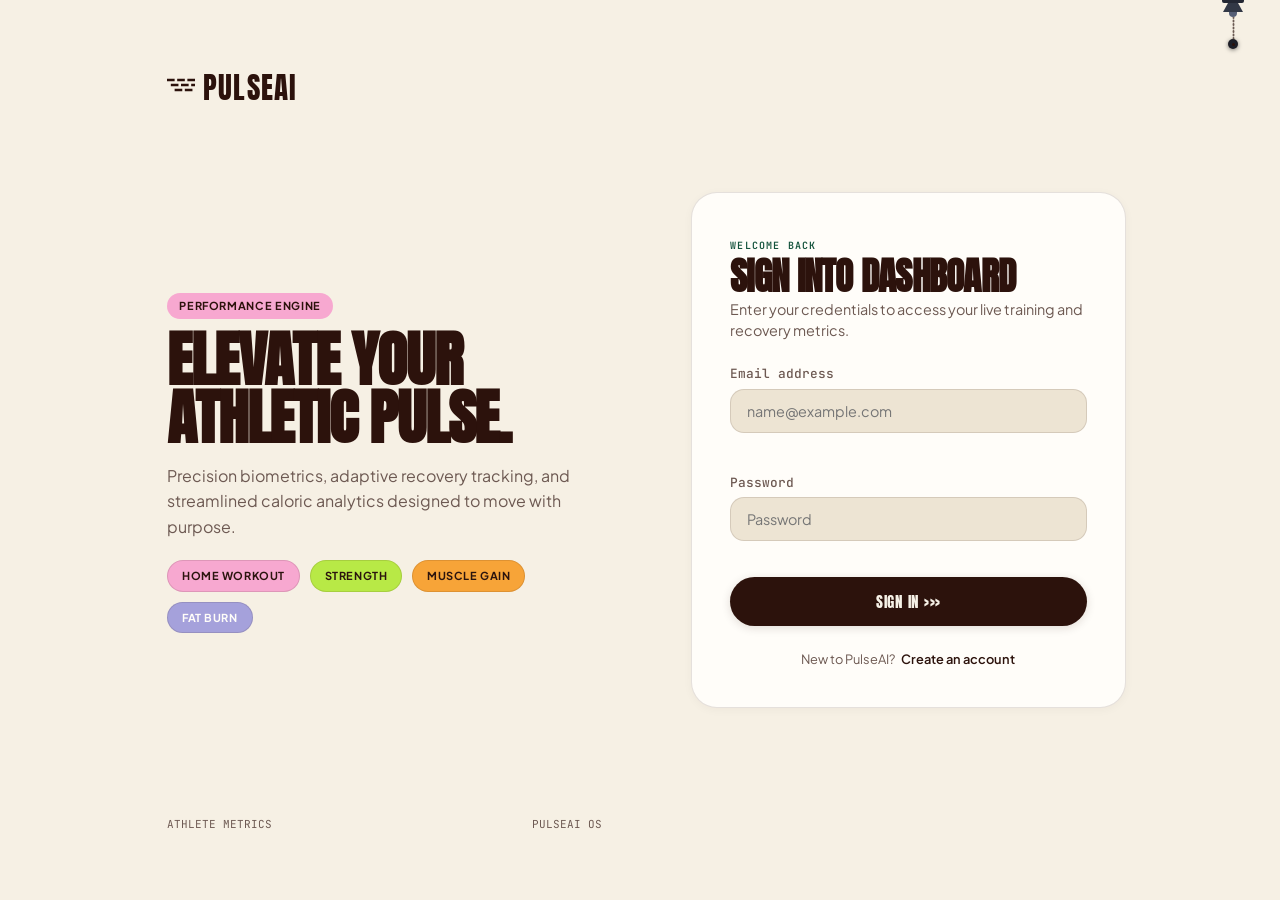
==== commit f62b64f0: "add RAG coach" ====
--- a/dashboard.html
+++ b/dashboard.html
@@ -6,7 +6,7 @@
   <title>PulseAI — Athlete Dashboard</title>
   <link rel="preconnect" href="https://fonts.googleapis.com">
   <link rel="preconnect" href="https://fonts.gstatic.com" crossorigin>
-  <link href="https://fonts.googleapis.com/css2?family=Anton&family=Plus+Jakarta+Sans:wght@400;500;600;700&family=JetBrains+Mono:wght@400;500;600&display=swap" rel="stylesheet">
+  <link href="https://fonts.googleapis.com/css2?family=Anton&family=Plus+Jakarta+Sans:wght@500;600;700&family=JetBrains+Mono:wght@400;500;600&display=swap" rel="stylesheet">
   <link rel="stylesheet" href="css/style.css">
 </head>
 <body class="app-body">
@@ -93,7 +93,12 @@
           </h1>
         </div>
         <div class="header-badges">
-          <div class="avatar-badge" id="userAvatarBadge" title="Athlete Profile">PA</div>
+          <div class="scallop-badge" title="Active Streak">
+            <svg viewBox="0 0 60 60" aria-hidden="true">
+              <path fill="#F7A8D0" d="M30 2 L35 9 L44 6 L45 15 L54 16 L51 25 L58 30 L51 35 L54 44 L45 45 L44 54 L35 51 L30 58 L25 51 L16 54 L15 45 L6 44 L9 35 L2 30 L9 25 L6 16 L15 15 L16 6 L25 9 Z"/>
+            </svg>
+            <div class="avatar-badge" id="userAvatarBadge" title="Athlete Profile">PA</div>
+          </div>
           <span class="status-pill status-live">LIVE METRICS</span>
         </div>
       </header>
@@ -114,8 +119,12 @@
       <!-- Modern Bento Grid -->
       <div class="bento-grid dashboard-bento">
 
-        <!-- 2. Activity Rings Card (Smartwatch Style, Largest Bento Card) -->
-        <section class="card card-activity-rings" id="activityRingsCard" aria-label="Activity Rings Card">
+        <!-- 2. Activity Rings Card (Hero Starburst Backdrop + Overlapping Tilted Pills) -->
+        <section class="card card-activity-rings hero-starburst-host" id="activityRingsCard" aria-label="Activity Rings Card" style="overflow: visible;">
+          <svg class="hero-starburst-svg hero-starburst-bg" viewBox="0 0 200 200" aria-hidden="true">
+            <path fill="#B8E946" opacity="0.24" d="M100 4 L117 56 L160 22 L144 74 L196 86 L150 112 L188 152 L134 146 L138 196 L100 158 L62 196 L66 146 L12 152 L50 112 L4 86 L56 74 L40 22 L83 56 Z"/>
+          </svg>
+          <span class="tilted-pill pill-blush" data-tilt="-5" style="top: -12px; right: 18px;">DAILY RINGS</span>
           <div class="card-header">
             <span class="card-label">ACTIVITY SPECTRUM // 3-RING</span>
             <span class="card-badge" id="activityRingsStatus">CONCENTRIC</span>
@@ -175,8 +184,9 @@
           </div>
         </section>
 
-        <!-- 3. PulseScore: Solid Lime Card with Giant Black Number (Design Reference) -->
-        <section class="card card-pulsescore" aria-label="PulseScore Card">
+        <!-- 3. PulseScore: Forest Emerald Stadium Capsule with Tilted New Pill -->
+        <section class="card card-pulsescore card-capsule" aria-label="PulseScore Card" style="overflow: visible;">
+          <span class="tilted-pill pill-lime" data-tilt="5" style="top: -11px; right: 18px;">AI SYNCED</span>
           <div class="card-header">
             <span class="card-label">RECOVERY // INDEX</span>
             <span class="card-badge pulse-badge" id="pulseScoreBadge">--</span>
@@ -337,10 +347,12 @@
     </main>
   </div>
 
+  <script src="https://cdnjs.cloudflare.com/ajax/libs/gsap/3.12.5/gsap.min.js"></script>
   <script src="js/api.js"></script>
   <script src="js/scramble.js"></script>
   <script src="js/rings.js"></script>
   <script src="js/lamp.js"></script>
+  <script src="js/motion.js"></script>
   <script src="js/coach-widget.js"></script>
   <script>
     document.addEventListener('DOMContentLoaded', async () => {
--- a/css/style.css
+++ b/css/style.css
@@ -6,37 +6,37 @@
 
 /* --- CSS Variables & Design Tokens --- */
 :root, [data-theme="dark"] {
-  /* Core Warm Editorial Palette */
-  --editorial-espresso: #2B140E;
-  --editorial-forest: #164E3B;
+  /* Core Expressive Shape-Driven Palette */
+  --editorial-espresso: #2C120C;
+  --editorial-forest: #14533C;
   --editorial-lime: #B8E946;
   --editorial-blush: #F7A8D0;
   --editorial-amber: #F7A438;
   --editorial-lavender: #A5A1DB;
 
-  --color-accent: #2B140E;           /* Deep Espresso Primary CTA */
-  --color-accent-hover: #3D1E16;
-  --color-accent-subtle: #EFE8DA;
-  --color-accent-glow: rgba(43, 20, 14, 0.08);
-  --color-accent-text: #F6F1E7;
-  --color-accent-contrast: #164E3B;
-
-  --color-bg-canvas: #F6F1E7;        /* Warm Bone / Cream */
-  --color-bg-sand: #EFE8DA;          /* Secondary Warm Sand */
-  --color-bg-card: #FFFDF9;          /* Clean Flat Ivory */
-  --color-bg-card-hover: #EFE8DA;
-  --color-bg-subtle: #EFE8DA;
-  --color-bg-pill: #EFE8DA;
-  --color-bg-active-pill: #F6F1E7;
-
-  --color-border: rgba(43, 20, 14, 0.12);
-  --color-border-subtle: rgba(43, 20, 14, 0.08);
-  --color-border-active: #2B140E;
-
-  --color-text-primary: #2B140E;     /* Deep Espresso Brown */
-  --color-text-secondary: #6B5B53;   /* Muted Taupe */
-  --color-text-muted: #6B5B53;
-  --color-text-inverse: #F6F1E7;
+  --color-accent: #2C120C;           /* Deep Espresso Primary CTA */
+  --color-accent-hover: #3F1C14;
+  --color-accent-subtle: #EDE4D3;
+  --color-accent-glow: rgba(44, 18, 12, 0.08);
+  --color-accent-text: #F6F0E4;
+  --color-accent-contrast: #14533C;
+
+  --color-bg-canvas: #F6F0E4;        /* Warm Bone / Cream */
+  --color-bg-sand: #EDE4D3;          /* Soft Sand */
+  --color-bg-card: #FFFDF9;          /* Crisp Ivory */
+  --color-bg-card-hover: #EDE4D3;
+  --color-bg-subtle: #EDE4D3;
+  --color-bg-pill: #EDE4D3;
+  --color-bg-active-pill: #F6F0E4;
+
+  --color-border: rgba(44, 18, 12, 0.12);
+  --color-border-subtle: rgba(44, 18, 12, 0.08);
+  --color-border-active: #2C120C;
+
+  --color-text-primary: #2C120C;     /* Deep Espresso */
+  --color-text-secondary: #6D5952;   /* Muted Cocoa */
+  --color-text-muted: #6D5952;
+  --color-text-inverse: #F6F0E4;
 
   --color-danger: #B91C1C;
   --color-danger-bg: rgba(185, 28, 28, 0.1);
@@ -2838,3 +2838,139 @@
 .btn-gen-ai:hover {
   background: #3D1E16 !important;
 }
+
+
+/* ==========================================================================
+   EXPRESSIVE SHAPE-DRIVEN SILHOUETTES (STARBURST, TILTED PILLS, SQUIRCLES)
+   ========================================================================== */
+.hero-starburst-host {
+  position: relative;
+}
+
+.hero-starburst-bg {
+  position: absolute;
+  width: 240px;
+  height: 240px;
+  top: 50%;
+  left: 50%;
+  transform: translate(-50%, -50%);
+  pointer-events: none;
+  z-index: 0;
+}
+
+.card-activity-rings > *:not(.hero-starburst-svg):not(.tilted-pill) {
+  position: relative;
+  z-index: 1;
+}
+
+.landing-visual-stage {
+  position: relative;
+  min-height: 320px;
+  display: flex;
+  align-items: center;
+  justify-content: center;
+  padding: 24px;
+}
+
+.landing-visual-stage .hero-starburst-svg {
+  position: absolute;
+  width: 290px;
+  height: 290px;
+  z-index: 0;
+}
+
+.landing-center-card {
+  position: relative;
+  z-index: 1;
+  background: #FFFDF9;
+  border: 1px solid rgba(44, 18, 12, 0.14);
+  padding: 28px;
+  max-width: 310px;
+  text-align: center;
+  box-shadow: 0 8px 24px rgba(44, 18, 12, 0.08);
+}
+
+.card-capsule {
+  border-radius: 32px !important;
+}
+
+.card-squircle,
+.card-workout,
+.card-calories,
+.workout-item-card,
+.meal-item-row {
+  border-radius: 36px 14px 36px 14px !important;
+}
+
+.card-forest {
+  background: var(--editorial-forest) !important;
+  color: #F6F0E4 !important;
+}
+
+.tilted-pill {
+  position: absolute;
+  z-index: 3;
+  display: inline-flex;
+  align-items: center;
+  font-family: var(--font-sans);
+  font-size: 11px;
+  font-weight: 700;
+  letter-spacing: 0.05em;
+  text-transform: uppercase;
+  padding: 6px 14px;
+  border-radius: 999px;
+  border: 1px solid rgba(44, 18, 12, 0.16);
+  box-shadow: 0 4px 12px rgba(44, 18, 12, 0.12);
+  cursor: default;
+  user-select: none;
+  white-space: nowrap;
+}
+
+.scallop-badge {
+  position: relative;
+  width: 48px;
+  height: 48px;
+  display: grid;
+  place-items: center;
+  flex-shrink: 0;
+}
+
+.scallop-badge svg {
+  position: absolute;
+  inset: 0;
+  width: 100%;
+  height: 100%;
+}
+
+.scallop-badge .avatar-badge {
+  position: relative;
+  z-index: 1;
+  width: 32px;
+  height: 32px;
+  background: transparent;
+  border: none;
+  font-size: 13px;
+}
+
+.landing-bento-section {
+  width: 100%;
+  max-width: 1180px;
+  margin: 0 auto 48px;
+  padding: 0 24px;
+}
+
+.landing-bento-grid {
+  display: grid;
+  grid-template-columns: 1fr;
+  gap: 16px;
+}
+
+@media (min-width: 768px) {
+  .landing-bento-grid {
+    grid-template-columns: repeat(2, 1fr);
+  }
+
+  .landing-span-2 {
+    grid-column: span 2;
+  }
+}
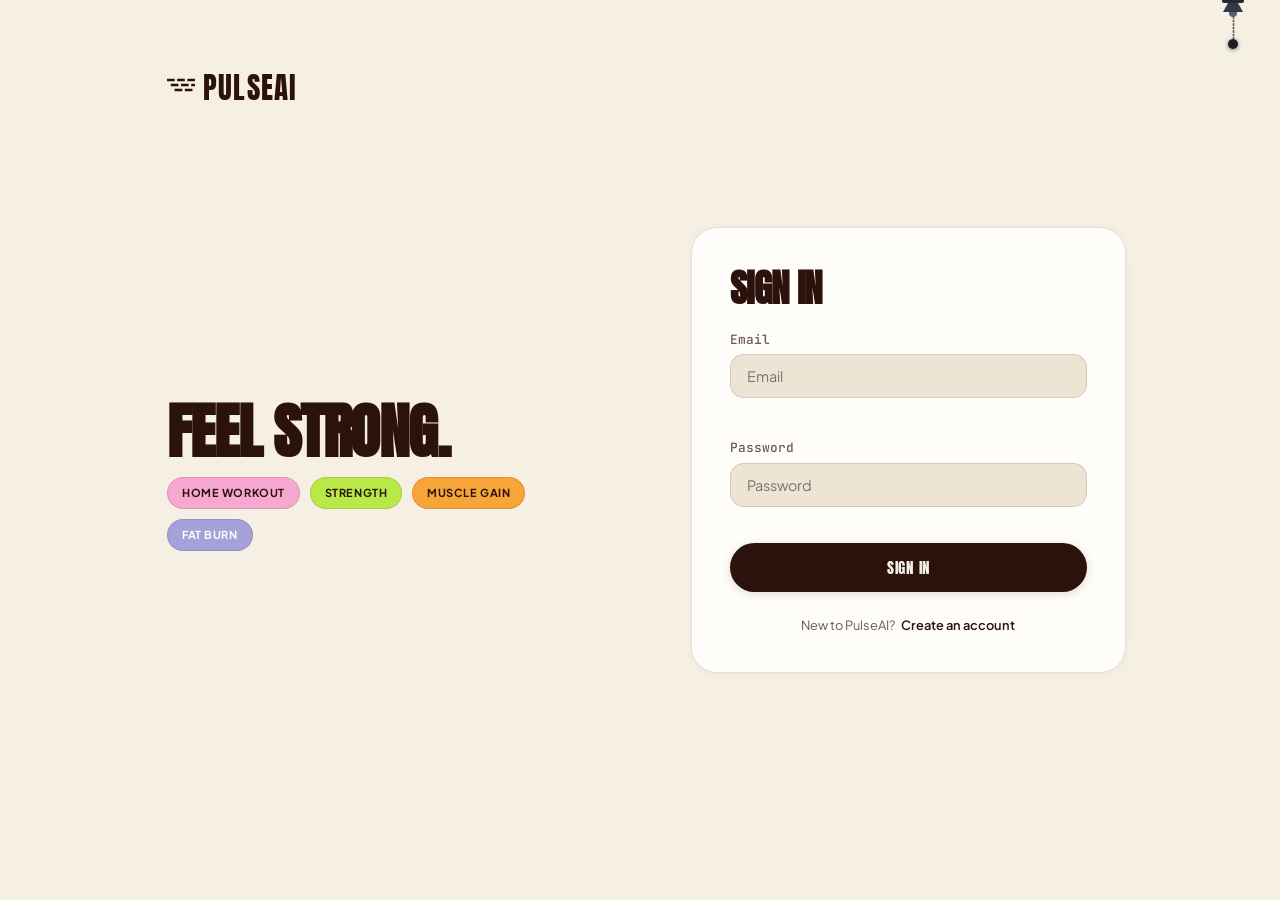
==== commit ed297edc: "add RAG coach" ====
--- a/dashboard.html
+++ b/dashboard.html
@@ -87,7 +87,7 @@
       <!-- 1. Hero Header -->
       <header class="content-header">
         <div class="header-meta">
-          <span class="header-kicker" id="userGreetingKicker">ATHLETE PORTAL // LIVE</span>
+          <span class="header-kicker" id="userGreetingKicker">TODAY</span>
           <h1 class="header-title" id="userGreetingTitle">
             <span class="skeleton-text" style="width: 160px; display: inline-block;">&nbsp;</span>
           </h1>
@@ -197,7 +197,7 @@
               <span class="pixel-unit">/100</span>
             </div>
             <h3 class="card-heading">PulseScore</h3>
-            <p class="card-subtext" id="pulseScoreSubtext">50% calorie precision + 50% completed sessions.</p>
+            <p class="card-subtext" id="pulseScoreSubtext" style="display: none;"></p>
           </div>
           <div class="card-footer-stats">
             <div class="mini-stat">
